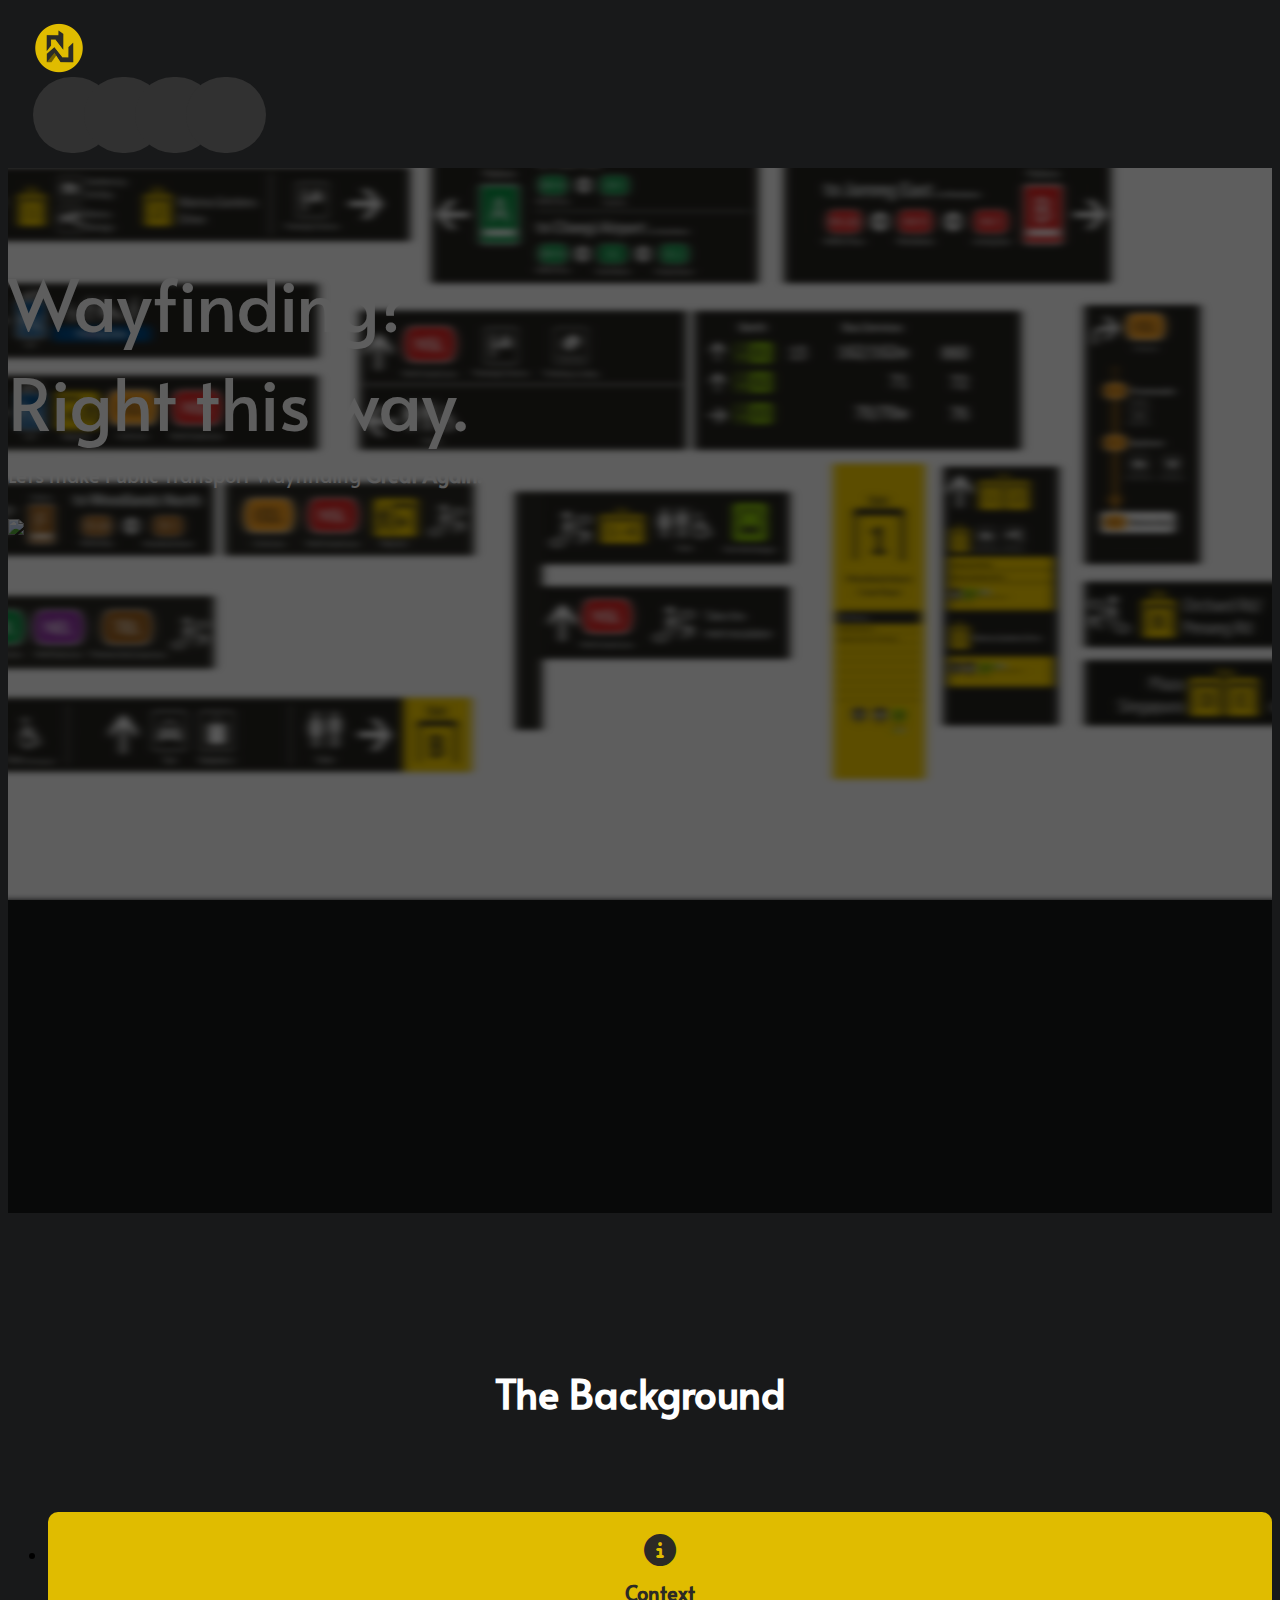
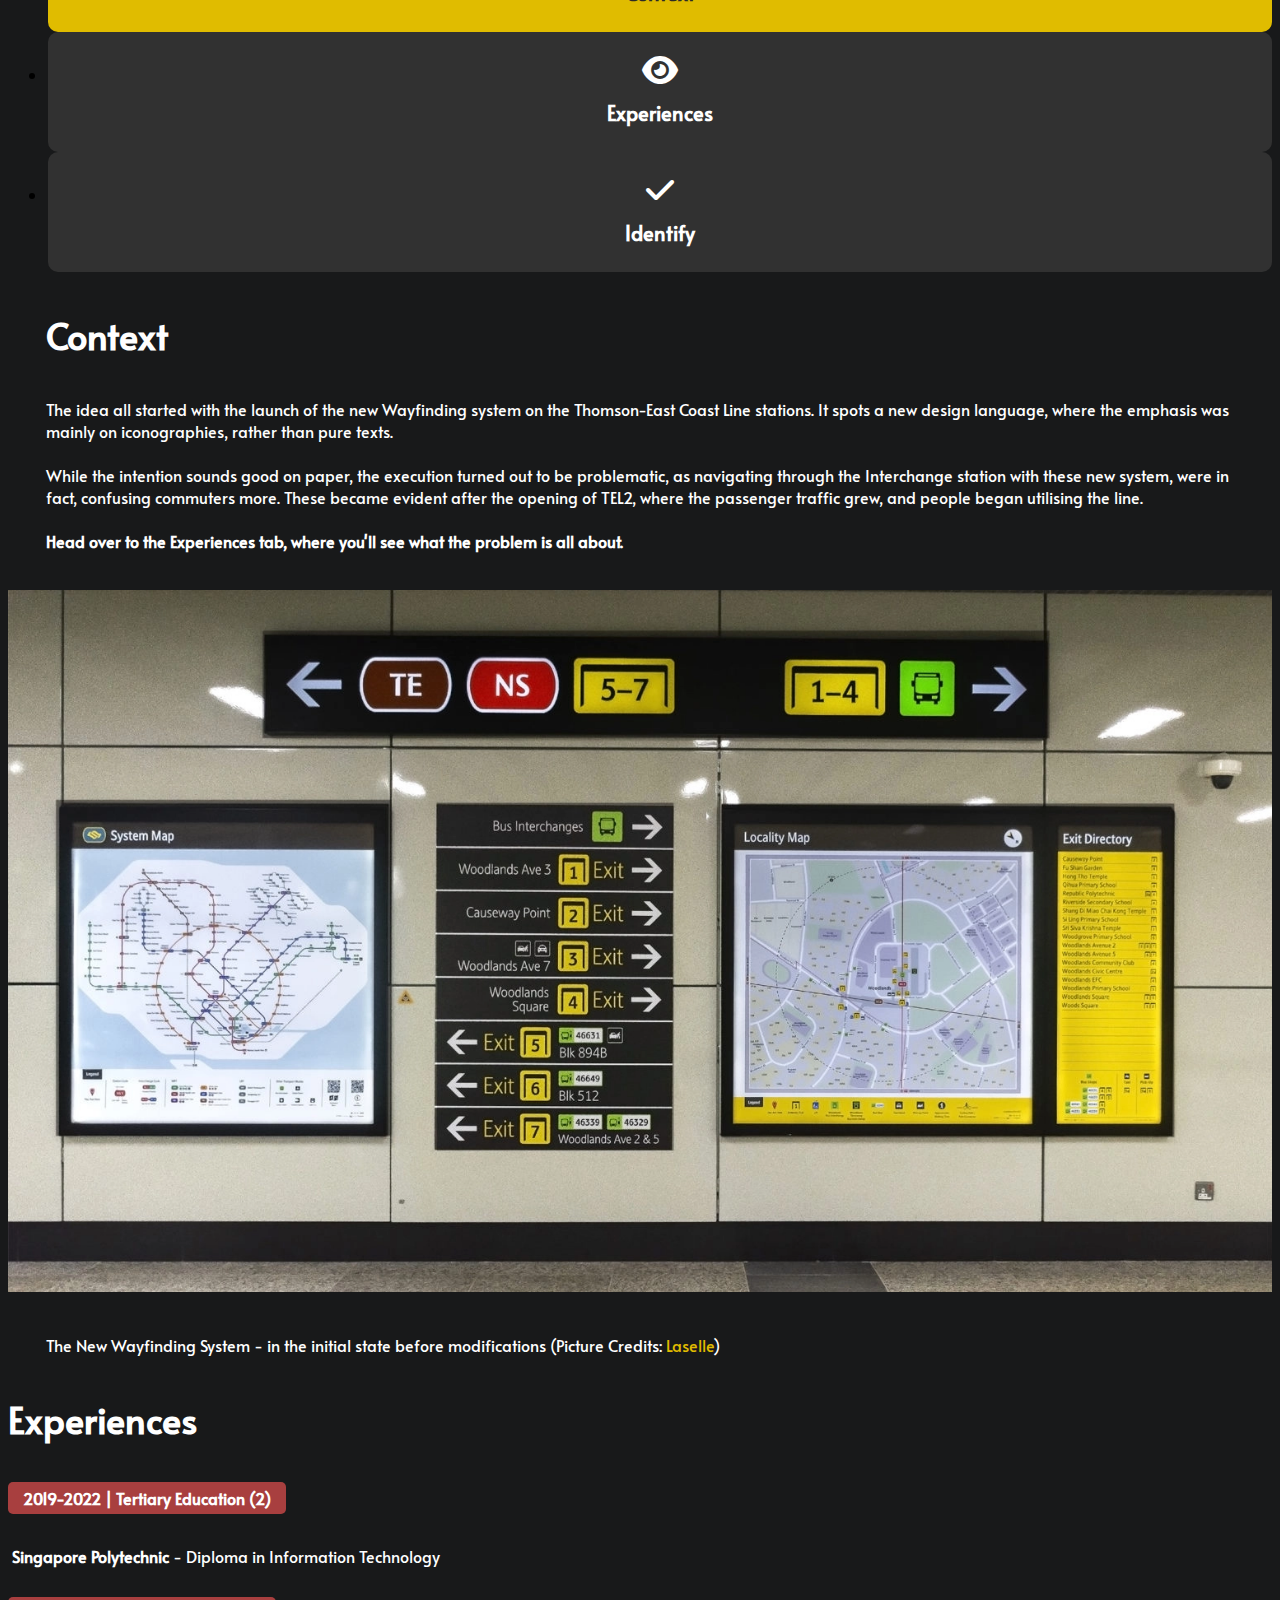
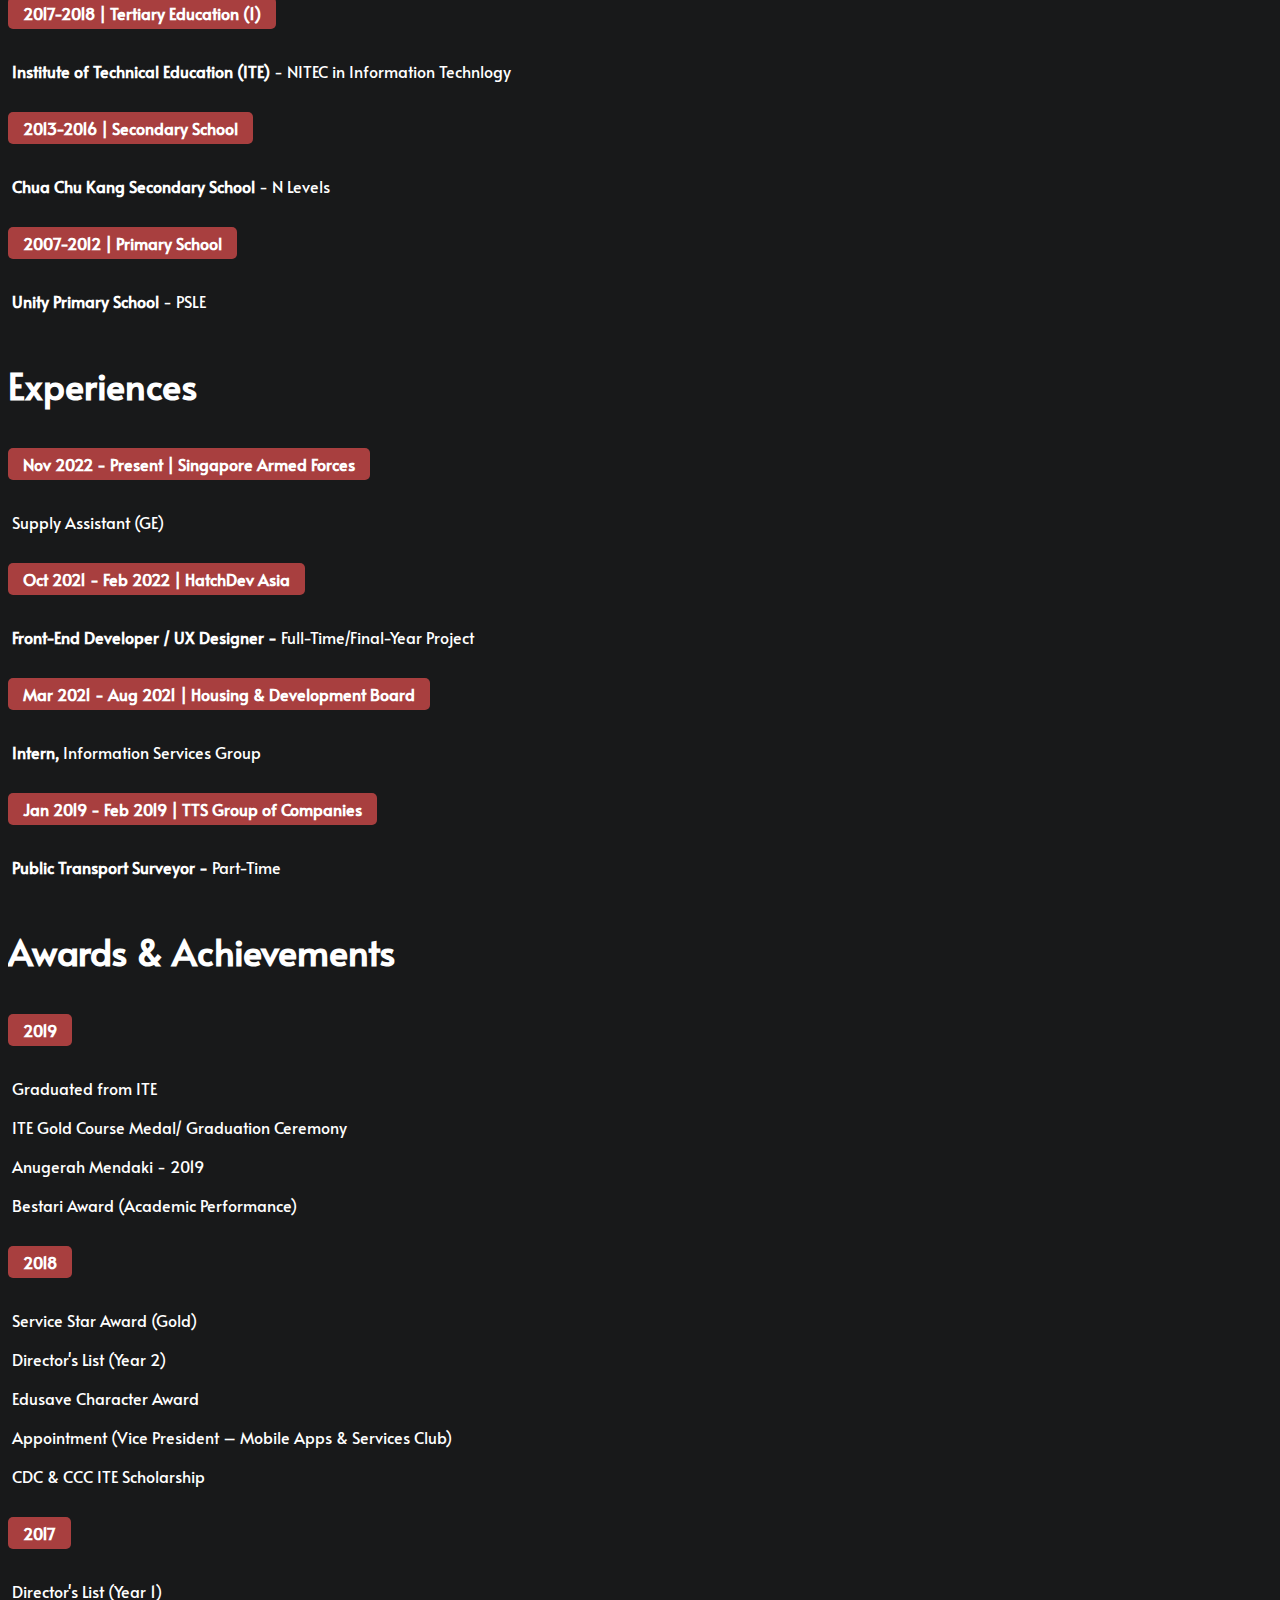
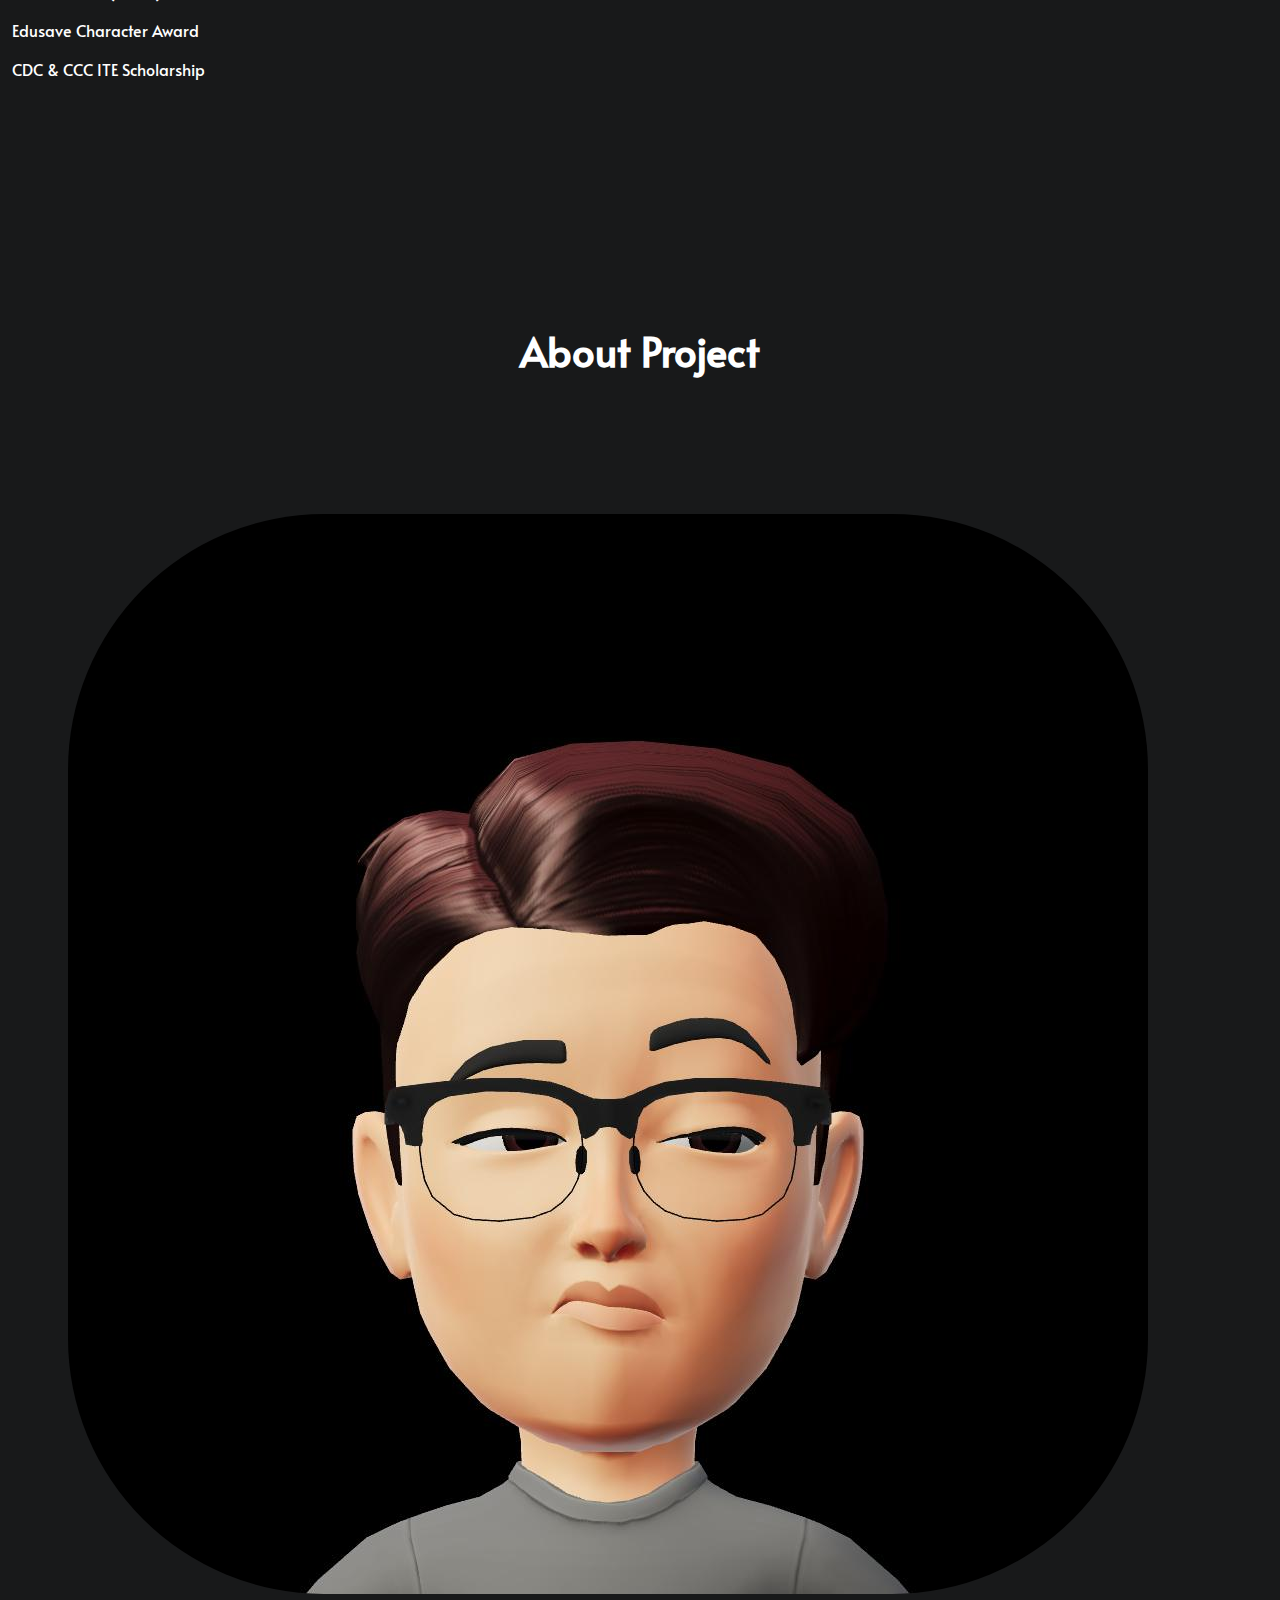
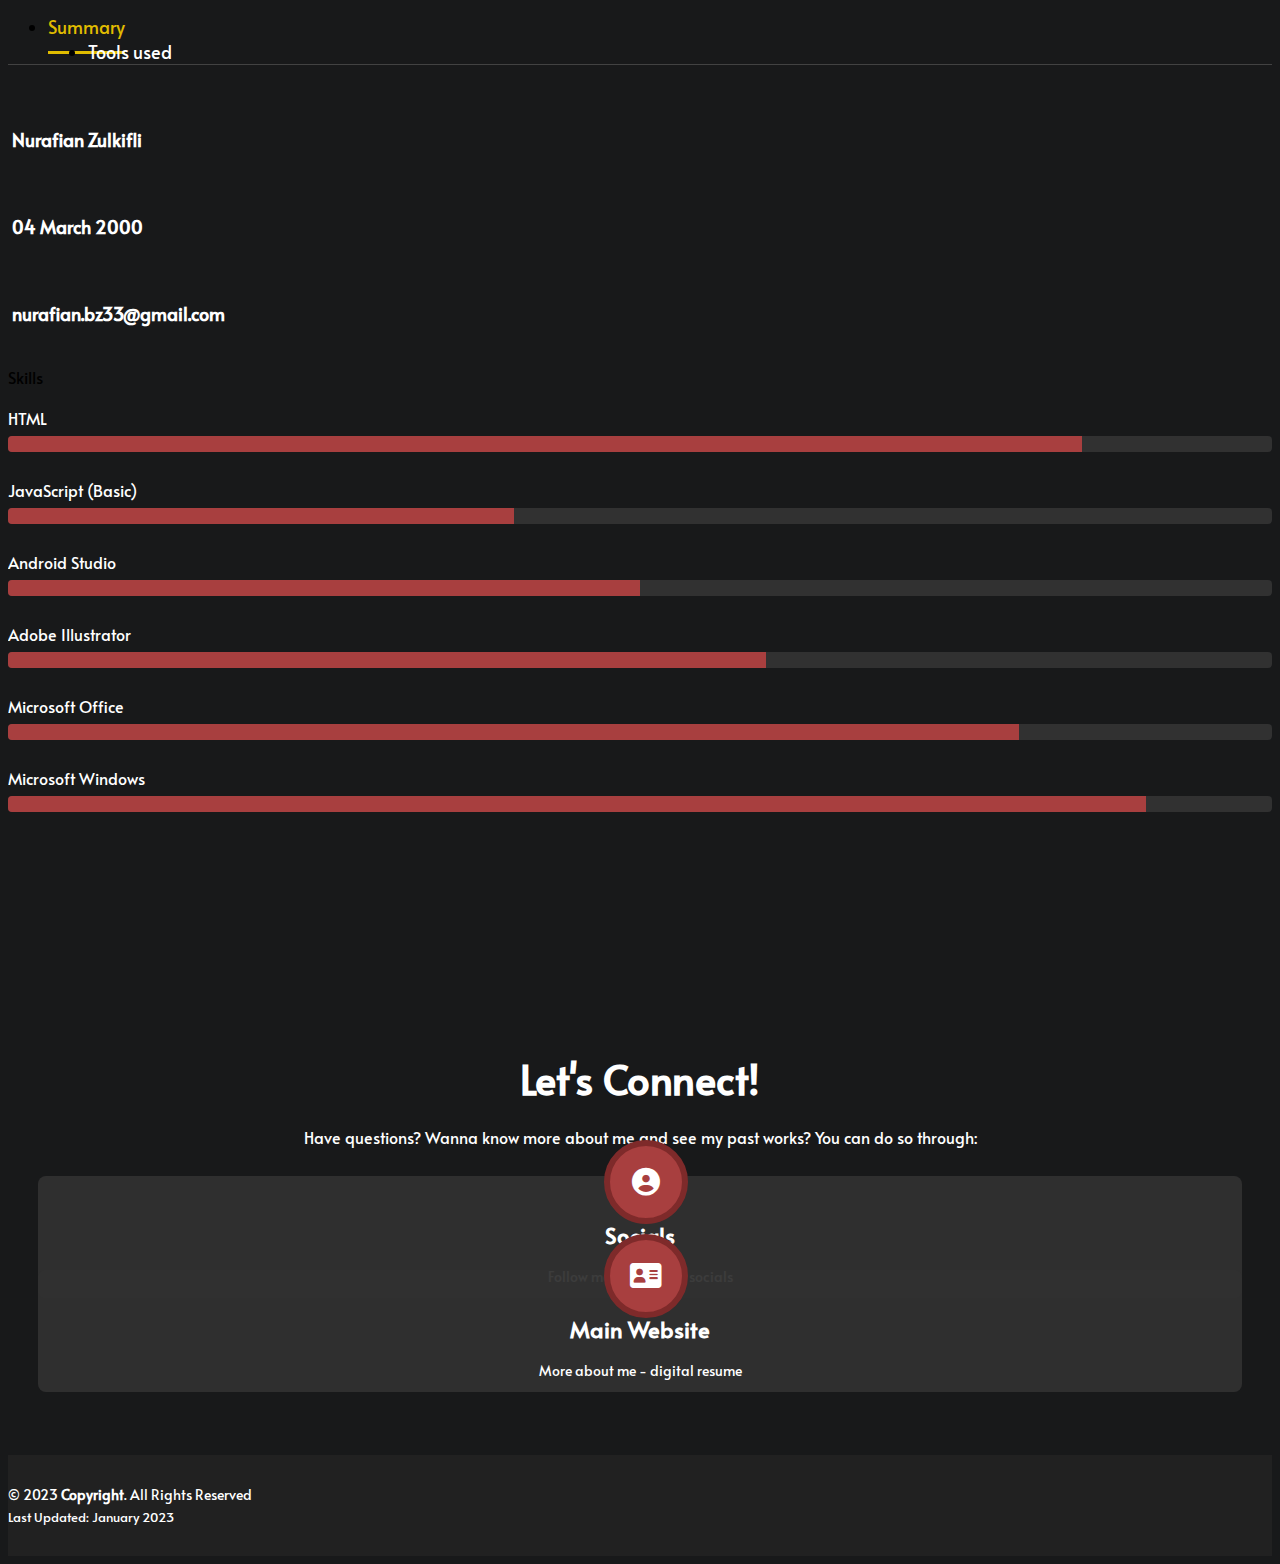
==== index copy.html @ d4ee1c2b "2023-01 Updates to signages-nrfz Insider Preview" ====
<!DOCTYPE html>
<html lang="en">

<head>
  <meta charset="utf-8">
  <meta content="width=device-width, initial-scale=1.0" name="viewport">

  <title>Signages | NRFZ</title>
  <meta content="" name="description">
  <meta content="" name="keywords">

  <!-- Favicons -->
  <link href="assets/img/favicon.png" rel="icon">
  <link href="assets/img/apple-touch-icon.png" rel="apple-touch-icon">

  <!-- Google Fonts -->
  <link rel="preconnect" href="https://fonts.googleapis.com">
  <link rel="preconnect" href="https://fonts.gstatic.com" crossorigin>
  <link rel="preconnect" href="https://fonts.googleapis.com">
  <link rel="preconnect" href="https://fonts.gstatic.com" crossorigin>
  <link href="https://fonts.googleapis.com/css2?family=Alata&display=swap" rel="stylesheet">
  <link href="https://cdnjs.cloudflare.com/ajax/libs/font-awesome/6.1.1/css/all.min.css" rel="stylesheet">


  <!-- Vendor CSS Files -->
  <link href="assets/vendor/bootstrap/css/bootstrap.min.css" rel="stylesheet">
  <link href="assets/vendor/bootstrap-icons/bootstrap-icons.css" rel="stylesheet">
  <link href="assets/vendor/aos/aos.css" rel="stylesheet">
  <link href="assets/vendor/boxicons/css/boxicons.min.css" rel="stylesheet">
  <link href="assets/vendor/glightbox/css/glightbox.min.css" rel="stylesheet">
  <link href="assets/vendor/swiper/swiper-bundle.min.css" rel="stylesheet">

  <!-- Variables CSS Files. Uncomment your preferred color scheme -->
  <link href="assets/css/variables.css" rel="stylesheet">

  <!-- Template Main CSS File -->
  <link href="assets/css/main.css" rel="stylesheet">

</head>

<body>

  <!-- ======= Header ======= -->
  <header id="header" class="header fixed-top" data-scrollto-offset="0">
    <div class="container-fluid d-flex align-items-center justify-content-between">

      <a href="/" class="logo d-flex align-items-center scrollto me-auto me-lg-0">
        <img src="assets/img/logo.png" alt="">
      </a>

      <nav id="navbar" class="navbar">
        <ul>
          <li><a href="#hero-animated" class="nav-link scrollto"><i class="bx bx-home"></i> <span>Home</span></a></li>
          <li><a href="#portfolio" class="nav-link scrollto"><i class="bx bx-book-content"></i> <span>The
                Problem</span></a></li>
          <li><a href="#about" class="nav-link scrollto"><i class="bx bx-user"></i> <span>About Me</span></a></li>
          <li><a href="#connect" class="nav-link scrollto"><i class="bx bxs-group"></i> <span>Connect</span></a></li>
        </ul>
        </li>
        </ul>
        <i class="bi bi-list mobile-nav-toggle d-none"></i>
      </nav><!-- .navbar -->

    </div>
  </header><!-- End Header -->

  <!-- ======= Hero Section ======= -->
  <section id="hero-animated" class="hero-animated d-flex align-items-center">
    <div class="overlay-hero"></div>
    <div class="container d-flex flex-column justify-content-center align-items-center text-center position-relative"
      data-aos="zoom-out">
      <h2 class="hero-hello">Wayfinding? <br> Right this way.</h2>
      <p class="hero-intro">Let's make Public Transport Wayfinding <span class="hero-span">Great Again!</span></p>
      <div class="d-flex justify-content-center">
        <a class="scrollto" href="../#timelines"><img src="assets/img/chevron-nws.svg" class="img-fluid animated"></a>
      </div>
    </div>
  </section>

  <main id="main">


    <!-- ======= Timelines Section ======= -->
    <section id="timelines" class="timelines">
      <div class="container" data-aos="fade-up">
        <div class="section-header">
          <h2>The Background</h2>
          <!-- <p>Took a longer path to get to where I am today. Here's a look at my education, experiences and achievement
            timelines over the years.
          </p> -->
        </div>

        <ul class="nav nav-tabs row gy-4 d-flex">

          <li class="nav-item col">
            <a class="nav-link active show" data-bs-toggle="tab" data-bs-target="#tab-1">
              <i class="fas fa-info-circle no-hover"></i>
              <h4 class="no-hover">Context</h4>
            </a>
          </li><!-- End Tab 1 Nav -->

          <li class="nav-item col">
            <a class="nav-link" data-bs-toggle="tab" data-bs-target="#tab-2">
              <i class="fa-solid fa-eye no-hover"></i>
              <h4 class="no-hover">Experiences</h4>
            </a>
          </li><!-- End Tab 2 Nav -->

          <li class="nav-item col">
            <a class="nav-link" data-bs-toggle="tab" data-bs-target="#tab-3">
              <i class="fa-solid fa-check no-hover"></i>
              <h4 class="no-hover">Identify</h4>
            </a>
          </li><!-- End Tab 3 Nav -->

        </ul>

        <div class="tab-content">

          <div class="tab-pane active show" id="tab-1">
            <div class="row gy-4">
              <div class="col-lg-8 order-2 order-lg-1" data-aos="fade-up" data-aos-delay="100">
                <h3 class="summary-tit">Context</h3>
                <p class="summary">
                  The idea all started with the launch of the new Wayfinding system on the Thomson-East Coast Line
                  stations. It spots a new design language, where the emphasis was mainly on iconographies, rather than
                  pure texts.<br><br>

                  While the intention sounds good on paper, the execution turned out to be problematic, as navigating
                  through the Interchange station with these new system, were in fact, confusing commuters more. These
                  became evident after the opening of TEL2, where the passenger traffic grew, and people began utilising
                  the line.<br><br><b>Head over to the Experiences tab, where you'll see what the problem is all about.</b>
                </p>
              </div>
              <div class="col-lg-4 order-1 order-lg-2 text-center" data-aos="fade-up" data-aos-delay="200">
                <img src="assets/img/nws.jpg" alt="" class="img-fluid">
                <p class="contextImg-caption">The New Wayfinding System - in the initial state before modifications (Picture Credits: <a
                    href="https://www.lasalle.edu.sg/features/conversation-samuel-lim-redesigning-singapores-subway-signage">Laselle</a>)
                </p>
              </div>
            </div>
          </div><!-- End Tab Content 1 -->

          <div class="tab-pane" id="tab-2">
            <div class="row gy-4">
              <div class="col-lg-8 order-2 order-lg-1">
                <h3>Experiences</h3>
                <p class="timeline-year">2019-2022 | Tertiary Education (2)</p>
                <ul>
                  <li><i class="bi-arrow-right-circle-fill"></i> <b>Singapore Polytechnic</b> - Diploma in Information
                    Technology</li>
                </ul>

                <p class="timeline-year">2017-2018 | Tertiary Education (1)</p>
                <ul>
                  <li><i class="bi-arrow-right-circle-fill"></i><b>Institute of Technical Education (ITE)</b> - NITEC in
                    Information Technlogy</li>
                </ul>

                <p class="timeline-year">2013-2016 | Secondary School</p>
                <ul>
                  <li><i class="bi-arrow-right-circle-fill"></i><b>Chua Chu Kang Secondary School</b> - N Levels</li>
                </ul>

                <p class="timeline-year">2007-2012 | Primary School</p>
                <ul>
                  <li><i class="bi-arrow-right-circle-fill"></i><b>Unity Primary School</b> - PSLE</li>
                </ul>
              </div>
            </div>
          </div><!-- End Tab Content 2 -->

          <div class="tab-pane" id="tab-3">
            <div class="row gy-4">
              <div class="col-lg-8 order-2 order-lg-1">
                <h3>Experiences</h3>

                <p class="timeline-year">Nov 2022 - Present | Singapore Armed Forces</p>
                <ul>
                  <li><i class="bi-arrow-right-circle-fill"></i>Supply Assistant (GE)</li>
                </ul>

                <p class="timeline-year">Oct 2021 - Feb 2022 | HatchDev Asia</p>
                <ul>
                  <li><i class="bi-arrow-right-circle-fill"></i> <b>Front-End Developer / UX Designer - </b>
                    Full-Time/Final-Year Project</li>
                </ul>

                <p class="timeline-year">Mar 2021 - Aug 2021 | Housing & Development Board</p>
                <ul>
                  <li><i class="bi-arrow-right-circle-fill"></i> <b>Intern,</b> Information Services Group</li>
                </ul>

                <p class="timeline-year">Jan 2019 - Feb 2019 | TTS Group of Companies</p>
                <ul>
                  <li><i class="bi-arrow-right-circle-fill"></i> <b>Public Transport Surveyor - </b> Part-Time</li>
                </ul>
              </div>

            </div>
          </div><!-- End Tab Content 3 -->

          <div class="tab-pane" id="tab-4">
            <div class="row gy-4">
              <div class="col-lg-8 order-2 order-lg-1">
                <h3>Awards & Achievements</h3>
                <p class="timeline-year">2019</p>
                <ul>
                  <li><i class="bi-arrow-right-circle-fill"></i> Graduated from ITE</li>
                  <li><i class="bi-arrow-right-circle-fill"></i> ITE Gold Course Medal/ Graduation Ceremony</li>
                  <li><i class="bi-arrow-right-circle-fill"></i> Anugerah Mendaki - 2019</li>
                  <li><i class="bi-arrow-right-circle-fill"></i> Bestari Award (Academic Performance)</li>
                </ul>

                <p class="timeline-year">2018</p>
                <ul>
                  <li><i class="bi-arrow-right-circle-fill"></i> Service Star Award (Gold)</li>
                  <li><i class="bi-arrow-right-circle-fill"></i> Director's List (Year 2)</li>
                  <li><i class="bi-arrow-right-circle-fill"></i> Edusave Character Award</li>
                  <li><i class="bi-arrow-right-circle-fill"></i> Appointment (Vice President – Mobile Apps & Services
                    Club)
                  </li>
                  <li><i class="bi-arrow-right-circle-fill"></i> CDC & CCC ITE Scholarship</li>
                </ul>

                <p class="timeline-year">2017</p>
                <ul>
                  <li><i class="bi-arrow-right-circle-fill"></i> Director's List (Year 1)</li>
                  <li><i class="bi-arrow-right-circle-fill"></i> Edusave Character Award</li>
                  <li><i class="bi-arrow-right-circle-fill"></i> CDC & CCC ITE Scholarship</li>
                </ul>
              </div>

            </div>
          </div><!-- End Tab Content 4 -->

        </div>

      </div>
    </section>



    <!-- ======= About Section ======= -->
    <section id="about" class="about">
      <div class="container" data-aos="fade-up">

        <div class="section-header">
          <h2>About Project</h2>
        </div>

        <div class="row g-4 g-lg-5" data-aos="fade-up" data-aos-delay="200">

          <div class="col-lg-5">
            <div class="about-img">
              <img src="assets/img/about.jpg" class="img-fluid-profile" alt="">
            </div>
          </div>

          <div class="col-lg-7">
            <!-- Tabs -->
            <ul class="nav nav-pills mb-3">
              <li><a class="nav-link active" data-bs-toggle="pill" href="#tab1">Summary</a></li>
              <li><a class="nav-link" data-bs-toggle="pill" href="#tab2">Tools used</a></li>
            </ul><!-- End Tabs -->

            <!-- Tab Content -->
            <div class="tab-content">

              <div class="tab-pane fade show active" id="tab1">

                <div class="d-flex align-items-center mt-4">
                  <i class="bi bi-person-circle"></i>
                  <h4>&nbsp;Nurafian Zulkifli</h4>
                </div>

                <div class="d-flex align-items-center mt-4">
                  <i class="bi bi-calendar3"></i>
                  <h4>&nbsp;04 March 2000</h4>
                </div>

                <div class="d-flex align-items-center mt-4">
                  <i class="bi bi-envelope-open"></i>
                  <h4>&nbsp;nurafian.bz33@gmail.com</h4>
                </div>
              </div><!-- End Tab 1 Content -->

              <div class="tab-pane fade show" id="tab2">

                <div class="skill-mf">
                  <p class="title-s">Skills</p>
                  <span class="about-skill">HTML</span> <span class="pull-right"></span>
                  <div class="progress">
                    <div class="progress-bar" role="progressbar" style="width: 85%;" aria-valuenow="85"
                      aria-valuemin="0" aria-valuemax="100"></div>
                  </div>
                  <span class="about-skill">JavaScript (Basic)</span> <span class="pull-right"></span>
                  <div class="progress">
                    <div class="progress-bar" role="progressbar" style="width: 40%" aria-valuenow="75" aria-valuemin="0"
                      aria-valuemax="100"></div>
                  </div>
                  <span class="about-skill">Android Studio</span> <span class="pull-right"></span>
                  <div class="progress">
                    <div class="progress-bar" role="progressbar" style="width: 50%" aria-valuenow="50" aria-valuemin="0"
                      aria-valuemax="100"></div>
                  </div>
                  <span class="about-skill">Adobe Illustrator</span> <span class="pull-right"></span>
                  <div class="progress">
                    <div class="progress-bar" role="progressbar" style="width: 60%" aria-valuenow="90" aria-valuemin="0"
                      aria-valuemax="100"></div>
                  </div>
                  <span class="about-skill">Microsoft Office</span> <span class="pull-right"></span>
                  <div class="progress">
                    <div class="progress-bar" role="progressbar" style="width: 80%" aria-valuenow="90" aria-valuemin="0"
                      aria-valuemax="100"></div>
                  </div>
                  <span class="about-skill">Microsoft Windows</span> <span class="pull-right"></span>
                  <div class="progress">
                    <div class="progress-bar" role="progressbar" style="width: 90%" aria-valuenow="90" aria-valuemin="0"
                      aria-valuemax="100"></div>
                  </div>
                </div>

              </div><!-- End Tab 2 Content -->
            </div>

          </div>

        </div>

      </div>
    </section>

    <!-- ======= Connect Section ======= -->
    <section id="connect" class="connect">
      <div class="container" data-aos="fade-up">

        <div class="section-header">
          <h2>Let's Connect!</h2>
          <p>Have questions? Wanna know more about me and see my past works? You can do so through:</p>
        </div>

        <div class="row gy-5">

          <div class="col-xl-4 col-md-6" data-aos="zoom-in" data-aos-delay="300">
            <div class="service-item">
              <div class="img">
                <img src="assets/img/social.png" class="img-fluid" alt="">
              </div>
              <div class="details position-relative">
                <div class="icon">
                  <i class="fa-solid fa-circle-user"></i>
                </div>
                <!-- <a href="https://linktr.ee/Nrfz" class="stretched-link"> -->
                <a href="/connect.html" class="stretched-link"></a>
                <h3>Socials</h3>
                </a>
                <p>Follow me through my socials</p>
              </div>
            </div>
          </div><!-- End Service Item -->

          <div class="col-xl-4 col-md-6" data-aos="zoom-in" data-aos-delay="400">
            <div class="service-item">
              <div class="img">
                <img src="assets/img/work.png" class="img-fluid" alt="">
              </div>
              <div class="details position-relative">
                <div class="icon">
                  <i class="fa-solid fa-address-card"></i>
                </div>
                <a href="https://nurafianzulkifli.com/" class="stretched-link">
                  <h3>Main Website</h3>
                </a>
                <p>More about me - digital resume
                </p>
              </div>
            </div>
          </div><!-- End Service Item -->
        </div>
      </div>
    </section>

  </main>

  <!-- ======= Footer ======= -->
  <footer id="footer" class="footer">

    <div class="footer-legal text-center">
      <div
        class="container d-flex flex-column flex-lg-row justify-content-center justify-content-lg-between align-items-center">

        <div class="d-flex flex-column align-items-center align-items-lg-start">
          <div class="copyright">
            &copy; 2023 <strong><span>Copyright</span></strong>. All Rights Reserved
          </div>
          <div class="credits">
            Last Updated: January 2023</a>
          </div>
        </div>
      </div>
    </div>

  </footer><!-- End Footer -->

  <!-- ======= Back to Top ======= -->
  <a href="#" class="scroll-top d-flex align-items-center justify-content-center"><i
      class="bi bi-arrow-up-short"></i></a>


  <!-- Vendor JS Files -->
  <script src="assets/vendor/bootstrap/js/bootstrap.bundle.min.js"></script>
  <script src="assets/vendor/aos/aos.js"></script>
  <script src="assets/vendor/glightbox/js/glightbox.min.js"></script>
  <script src="assets/vendor/isotope-layout/isotope.pkgd.min.js"></script>
  <script src="assets/vendor/swiper/swiper-bundle.min.js"></script>
  <script src="assets/vendor/php-email-form/validate.js"></script>

  <!-- Template Main JS File -->
  <script src="assets/js/main.js"></script>

</body>

</html>
---- assets/css/main.css ----
/*--------------------------------------------------------------
# General
--------------------------------------------------------------*/

:root {
  scroll-behavior: smooth;
}

a {
  color: #e0bc00;
  text-decoration: none;
}

a:hover {
  color: #a35d5d;
  text-decoration: none;
}

h1,
h2,
h3,
h4,
h5,
h6 {
  font-family: var(--font-primary);
}

body {
  background-color: #18191a;
  font-family: 'Alata', sans-serif;
}


/*--------------------------------------------------------------
# Sections & Section Header
--------------------------------------------------------------*/
section {
  padding: 63px 0;
  overflow: hidden;
}

.section-header {
  text-align: center;
  padding-bottom: 56px;
  padding-top: 56px;
}

.section-header h2 {
  font-size: 40px;
  font-weight: bold;
  margin-bottom: 20px;
  color: #fff;
  cursor: default;
}

.section-header p {
  margin: 0 auto;
  color: #fff;
}

@media (min-width: 1280px) {
  .section-header p {
    max-width: 80%;
    cursor: default;
    color: #fff;
  }

}

@media (max-width: 992px) {
  .header {
    padding-left: 0px !important;
  }
}


/*--------------------------------------------------------------
# Breadcrumbs
--------------------------------------------------------------*/
.breadcrumbs {
  padding: 15px 0;
  background: rgba(var(--color-secondary-rgb), 0.05);
  min-height: 40px;
  margin-top: 76px;
}

.breadcrumbs h2 {
  font-size: 30px;
  font-weight: 300;
  margin: 0;
  color: #fff;
}

.breadcrumbs ol {
  display: flex;
  flex-wrap: wrap;
  list-style: none;
  padding: 0;
  margin: 0;
  font-size: 14px;
}

.breadcrumbs ol li+li {
  padding-left: 10px;
  color: #fff;
}

.breadcrumbs ol li+li::before {
  display: inline-block;
  padding-right: 10px;
  color: #fff;
  content: "/";
}

@media (max-width: 992px) {
  .breadcrumbs .d-flex {
    display: block !important;
  }

  .breadcrumbs h2 {
    margin-bottom: 10px;
    font-size: 24px;
  }

  .breadcrumbs ol {
    display: block;
  }

  .breadcrumbs ol li {
    display: inline-block;
  }
}


/*--------------------------------------------------------------
# Scroll top button
--------------------------------------------------------------*/
.scroll-top {
  position: fixed;
  visibility: hidden;
  opacity: 0;
  right: 15px;
  bottom: 15px;
  z-index: 995;
  background: #e0bc00;
  width: 40px;
  height: 40px;
  border-radius: 50px;
  transition: all .7s ease;
}

.scroll-top i {
  font-size: 24px;
  color: #2c2a25;
  line-height: 0;
}

.scroll-top:hover {
  background-color: #3d1f1f;
  color: #fff;
  transform: scale(1.05);
  animation: pulse 500ms;
}

.scroll-top.active {
  visibility: visible;
  opacity: 1;
}

@keyframes pulse {
  from {
    box-shadow: #fff 0 0 0;
  }

  to {
    box-shadow: #ff69b400 0 0 0 12px;
  }
}


/*--------------------------------------------------------------
# Disable aos animation delay on mobile devices
--------------------------------------------------------------*/
@media screen and (max-width: 768px) {
  [data-aos-delay] {
    transition-delay: 0 !important;
  }
}


/*--------------------------------------------------------------
# Header
--------------------------------------------------------------*/
.header {
  padding: 15px 0;
  padding-left: 25px;
  padding-right: 25px;
  transition: all 0.5s;
  z-index: 997;
}

.header.sticked {
  background: #121212e1;
  box-shadow: 0px 2px 20px rgba(var(--color-secondary-rgb), 0.1);
}

.header .logo img {
  max-height: 50px;
  margin-right: 6px;
}

.header .logo h1 {
  font-size: 32px;
  font-weight: 300;
  color: var(--color-secondary);
  font-family: var(--font-secondary);
}

.header .logo h1 span {
  color: var(--color-primary);
  font-weight: 500;
}

.header .btn-getstarted,
.header .btn-getstarted:focus {
  font-size: 16px;
  color: #fff;
  background: var(--color-primary);
  padding: 8px 23px;
  border-radius: 4px;
  transition: 0.3s;
  font-family: var(--font-secondary);
}

.header .btn-getstarted:hover,
.header .btn-getstarted:focus:hover {
  color: #fff;
  background: rgba(var(--color-primary-rgb), 0.85);
}

@media (max-width: 1279px) {

  .header .btn-getstarted,
  .header .btn-getstarted:focus {
    margin-right: 50px;
  }
}


/*--------------------------------------------------------------
# Desktop Navigation 
--------------------------------------------------------------*/
@media (min-width: 1280px) {
  .navbar {
    padding: 0;
    position: relative;
  }

  .navbar ul {
    margin: 0;
    padding: 0;
    display: flex;
    list-style: none;
    align-items: center;
  }

  .navbar li {
    position: relative;
  }

  .navbar>ul>li {
    white-space: nowrap;
    padding-right: 11px;
  }

  .navbar a,
  .navbar a:focus {
    display: flex;
    align-items: center;
    justify-content: space-between;
    padding: 14px 20px;
    font-family: var(--font-secondary);
    font-size: 16px;
    font-weight: 400;
    color: #fff;
    white-space: nowrap;
    transition: 0.3s;
    position: relative;
  }

  .navbar a:hover,
  .navbar .active,
  .navbar .active:focus,
  .navbar li:hover>a {
    color: #2c2a25;
    background: #e0bc00;
  }


  .navbar a,
  .navbar a:focus {
    display: flex;
    align-items: center;
    color: #fff;
    padding: 10px 20px;
    transition: 0.3s;
    font-size: 15px;
    border-radius: 50px;
    background: #313131;
    height: 56px;
    width: 100%;
    overflow: hidden;
    transition: all 0.3s ease-in-out 0s;
  }

  .navbar a span, .navbar a:focus span {
    display: none;
    color: #2c2a25;
    padding: 0 5px 0 7px;
  }


  .navbar a i,
  .navbar a:focus i {
    font-size: 20px;
    line-height: 0;
  }

  .navbar a:hover,
  .navbar li:hover>a {
    width: 100%;
    transform: scale(1.0);
  }

  .navbar a:hover span,
  .navbar li:hover>a span {
    display: block;
  }

  .navbar a:hover:before,
  .navbar li:hover>a:before,
  .navbar .active:before {
    visibility: visible;
    transform: scaleX(0.7);
  }

  .navbar a:hover,
  .navbar .active,
  .navbar .active:focus,
  .navbar li:hover>a {
    color: #2c2a25;
  }

  .navbar .dropdown a:hover:before,
  .navbar .dropdown:hover>a:before,
  .navbar .dropdown .active:before {
    visibility: hidden;
  }

  .navbar .dropdown a:hover,
  .navbar .dropdown .active,
  .navbar .dropdown .active:focus,
  .navbar .dropdown:hover>a {
    color: #fff;
  }

  .navbar .dropdown ul {
    display: block;
    position: absolute;
    left: 0;
    top: 100%;
    margin: 0;
    padding: 0 0 10px 0;
    z-index: 99;
    opacity: 0;
    visibility: hidden;
    background: #313131;
    transition: 0.3s;
  }

  .navbar .dropdown ul li {
    min-width: 200px;
  }

  .navbar .dropdown ul a {
    padding: 10px 20px;
    font-size: 15px;
    text-transform: none;
    font-weight: 400;
    color: rgba(var(--color-white-rgb), 0.5);
  }

  .navbar .dropdown ul a i {
    font-size: 12px;
  }

  .navbar .dropdown ul a:hover,
  .navbar .dropdown ul .active,
  .navbar .dropdown ul .active:hover,
  .navbar .dropdown ul li:hover>a {
    color: #fff;
    background: #a83f3f;
  }

  .navbar .dropdown:hover>ul {
    opacity: 1;
    visibility: visible;
  }

  .navbar .megamenu {
    position: static;
  }

  .navbar .megamenu ul {
    right: 0;
    padding: 10px;
    display: flex;
  }

  .navbar .megamenu ul li {
    flex: 1;
  }

  .navbar .megamenu ul li a,
  .navbar .megamenu ul li:hover>a {
    color: rgba(var(--color-white-rgb), 0.5);
    background: none;
  }

  .navbar .megamenu ul li a:hover,
  .navbar .megamenu ul li .active,
  .navbar .megamenu ul li .active:hover {
    color: #fff;
    background: var(--color-primary);
  }

  .navbar .dropdown .dropdown ul {
    top: 0;
    left: calc(100% - 30px);
    visibility: hidden;
  }

  .navbar .dropdown .dropdown:hover>ul {
    opacity: 1;
    top: 0;
    left: 100%;
    visibility: visible;
  }

  .fa-arrow-left {
    font-size: 25px;
    padding-right: 4px;
  }
}

@media (min-width: 1280px) and (max-width: 1366px) {
  .navbar .dropdown .dropdown ul {
    left: -90%;
  }

  .navbar .dropdown .dropdown:hover>ul {
    left: -100%;
  }
}


/*--------------------------------------------------------------
# Mobile Navigation
--------------------------------------------------------------*/
@media (max-width: 1279px) {
  .navbar {
    position: fixed;
    top: 0;
    left: -100%;
    width: calc(100% - 70px);
    bottom: 0;
    transition: 0.3s;
    z-index: 9997;
  }

  .navbar ul {
    position: absolute;
    inset: 0;
    padding: 10px 0;
    margin: 0;
    background: #202020e7;
    overflow-y: auto;
    transition: 0.3s;
    z-index: 9998;
  }

  .navbar a,
  .navbar a:focus {
    display: flex;
    align-items: center;
    padding: 12px 20px;
    font-size: 16px;
    font-weight: 500;
    color: #fff;
    white-space: nowrap;
    transition: 0.3s;
  }

  .navbar a i,
  .navbar a:focus i {
    font-size: 22px;
    line-height: 0;
    margin-left: 5px;
    margin-right: 7px;
  }

  .navbar a:hover,
  .navbar .active,
  .navbar .active:focus,
  .navbar li:hover>a {
    color: #fff;
  }

  .navbar .dropdown ul,
  .navbar .dropdown .dropdown ul {
    position: static;
    display: none;
    padding: 10px 0;
    margin: 10px 20px;
    transition: all 0.5s ease-in-out;
    border: 1px solid rgba(var(--color-secondary-light-rgb), 0.3);
  }

  .navbar .dropdown>.dropdown-active,
  .navbar .dropdown .dropdown>.dropdown-active {
    display: block;
  }

  .mobile-nav-toggle {
    display: block !important;
    color: #fff;
    font-size: 28px;
    cursor: pointer;
    line-height: 0;
    transition: 0.5s;
    position: fixed;
    top: 20px;
    z-index: 9999;
    right: 20px;
  }

  .mobile-nav-toggle.bi-x {
    color: #fff;
  }

  .mobile-nav-active {
    overflow: hidden;
    z-index: 9995;
    position: relative;
  }

  .mobile-nav-active .navbar {
    left: 0;
  }

  .mobile-nav-active .navbar:before {
    content: "";
    position: fixed;
    inset: 0;
    background: #313131de;
    z-index: 9996;
  }
}


/*--------------------------------------------------------------
# Index Page
--------------------------------------------------------------*/
/*--------------------------------------------------------------
# Animated Hero Section
--------------------------------------------------------------*/
.hero-animated {
  width: 100%;
  min-height: 100vh;
  background: url("../img/hero-bg.png") center center;
  background-size: cover;
  position: relative;
  padding: 85px 0 60px;
  background-attachment: fixed;
  background-position: center;
  background-repeat: no-repeat;
}

.hero-animated .overlay-hero {
  background-color: rgba(0, 0, 0, 0.7);
  position: absolute;
  top: 0;
  left: 0px;
  padding: 0;
  height: 100%;
  width: 100%;
  opacity: .9;
}

.hero-animated h2 {
  margin: 0 0 10px 0;
  font-size: 48px;
  font-weight: 300;
  color: var(--color-secondary);
  font-family: var(--font-secondary);
}

.hero-animated h2 span {
  color: var(--color-primary);
}

.hero-animated p {
  color: rgba(var(--color-secondary-rgb), 0.8);
  margin: 0 0 30px 0;
  font-size: 20px;
  font-weight: 400;
}

.hero-animated .animated {
  margin-bottom: 60px;
  animation: up-down 2s ease-in-out infinite alternate-reverse both;
}

.hero-animated .hero-hello {
  font-size: 4.5em;
  color: #fff;
  cursor: default;
}

.hero-animated .hero-intro {
  color: #fff;
  cursor: default;
}

.hero-animated .hero-span {
  color: #fff;
  font-weight: bolder;
}

@media (min-width: 992px) {
  .hero-animated .animated {
    max-width: 45%;
  }
}

@media (max-width: 991px) {
  .hero-animated .animated {
    max-width: 60%;
  }
}

@media (max-width: 575px) {
  .hero-animated .animated {
    max-width: 80%;
  }
}

.hero-animated .btn-get-started {
  font-size: 16px;
  font-weight: 400;
  display: inline-block;
  padding: 10px 28px;
  border-radius: 4px;
  transition: 0.5s;
  color: #fff;
  background: var(--color-primary);
  font-family: var(--font-secondary);
}

.hero-animated .btn-get-started:hover {
  background: rgba(var(--color-primary-rgb), 0.8);
}

.hero-animated .btn-watch-video {
  font-size: 16px;
  transition: 0.5s;
  margin-left: 25px;
  font-family: var(--font-secondary);
  color: var(--color-secondary);
  font-weight: 600;
}

.hero-animated .btn-watch-video i {
  color: var(--color-primary);
  font-size: 32px;
  transition: 0.3s;
  line-height: 0;
  margin-right: 8px;
}

.hero-animated .btn-watch-video:hover {
  color: var(--color-primary);
}

.hero-animated .btn-watch-video:hover i {
  color: rgba(var(--color-primary-rgb), 0.8);
}

@media (max-width: 640px) {
  .hero-animated h2 {
    font-size: 2.5em !important;
  }

  .hero-animated p {
    font-size: 18px;
    margin-bottom: 30px;
  }

  .hero-animated .btn-get-started,
  .hero-animated .btn-watch-video {
    font-size: 14px;
  }
}

@-webkit-keyframes up-down {
  0% {
    transform: translateY(10px);
  }

  100% {
    transform: translateY(-10px);
  }
}

@keyframes up-down {
  0% {
    transform: translateY(10px);
  }

  100% {
    transform: translateY(-10px);
  }
}


/*--------------------------------------------------------------
# Carousel Hero Section
--------------------------------------------------------------*/
.hero {
  width: 100%;
  min-height: 60vh;
  padding: 0;
  background: var(--color-black);
  background: url("../img/hero-bg.png") center center;
  background-size: cover;
  background-position: center;
  background-repeat: no-repeat;
  position: relative;
  display: flex;
  flex-direction: column;
  justify-content: center;
  padding: 140px 0 60px 0;
}

@media (max-width: 640px) {
  .hero .container {
    padding: 0 60px;
  }
}

.hero h2 {
  color: var(--color-secondary);
  margin-bottom: 25px;
  font-size: 48px;
  font-weight: 300;
  -webkit-animation: fadeInDown 1s both 0.2s;
  animation: fadeInDown 1s both 0.2s;
}

@media (max-width: 768px) {
  .hero h2 {
    font-size: 30px;
  }
}

.hero p {
  color: var(--color-secondary-light);
  -webkit-animation: fadeInDown 1s both 0.4s;
  animation: fadeInDown 1s both 0.4s;
  font-weight: 500;
  margin-bottom: 30px;
}

.hero .img {
  margin-bottom: 40px;
  -webkit-animation: fadeInDownLite 1s both;
  animation: fadeInDownLite 1s both;
}

.hero .btn-get-started {
  font-family: var(--font-secondary);
  font-weight: 400;
  font-size: 16px;
  letter-spacing: 1px;
  display: inline-block;
  padding: 8px 32px;
  border-radius: 5px;
  transition: 0.5s;
  -webkit-animation: fadeInUp 1s both 0.6s;
  animation: fadeInUp 1s both 0.6s;
  color: var(--color-primary);
  border: 2px solid var(--color-primary);
}

.hero .btn-get-started:hover {
  background: var(--color-primary);
  color: #fff;
}

.hero .carousel-control-prev {
  justify-content: start;
}

@media (min-width: 640px) {
  .hero .carousel-control-prev {
    padding-left: 15px;
  }
}

.hero .carousel-control-next {
  justify-content: end;
}

@media (min-width: 640px) {
  .hero .carousel-control-next {
    padding-right: 15px;
  }
}

.hero .carousel-control-next-icon,
.hero .carousel-control-prev-icon {
  background: none;
  font-size: 26px;
  line-height: 0;
  background: rgba(var(--color-secondary-rgb), 0.4);
  color: rgba(var(--color-white-rgb), 0.98);
  border-radius: 50px;
  width: 54px;
  height: 54px;
  display: flex;
  align-items: center;
  justify-content: center;
}

.hero .carousel-control-next-icon {
  padding-left: 3px;
}

.hero .carousel-control-prev-icon {
  padding-right: 3px;
}

.hero .carousel-control-prev,
.hero .carousel-control-next {
  transition: 0.3s;
}

.hero .carousel-control-prev:focus,
.hero .carousel-control-next:focus {
  opacity: 0.5;
}

.hero .carousel-control-prev:hover,
.hero .carousel-control-next:hover {
  opacity: 0.9;
}

.hero .carousel-indicators li {
  cursor: pointer;
  background: rgba(var(--color-secondary-rgb), 0.5);
  overflow: hidden;
  border: 0;
  width: 12px;
  height: 12px;
  border-radius: 50px;
  opacity: 0.6;
  transition: 0.3s;
}

.hero .carousel-indicators li.active {
  opacity: 1;
  background: var(--color-primary);
}

@-webkit-keyframes fadeIn {
  from {
    opacity: 0;
  }

  to {
    opacity: 1;
  }
}

@keyframes fadeIn {
  from {
    opacity: 0;
  }

  to {
    opacity: 1;
  }
}

@-webkit-keyframes fadeInUp {
  from {
    opacity: 0;
    transform: translate3d(0, 100%, 0);
  }

  to {
    opacity: 1;
    transform: translate3d(0, 0, 0);
  }
}

@keyframes fadeInUp {
  from {
    opacity: 0;
    transform: translate3d(0, 100%, 0);
  }

  to {
    opacity: 1;
    transform: translate3d(0, 0, 0);
  }
}

@-webkit-keyframes fadeInDown {
  from {
    opacity: 0;
    transform: translate3d(0, -100%, 0);
  }

  to {
    opacity: 1;
    transform: translate3d(0, 0, 0);
  }
}

@keyframes fadeInDown {
  from {
    opacity: 0;
    transform: translate3d(0, -100%, 0);
  }

  to {
    opacity: 1;
    transform: translate3d(0, 0, 0);
  }
}

@-webkit-keyframes fadeInDownLite {
  from {
    opacity: 0;
    transform: translate3d(0, -10%, 0);
  }

  to {
    opacity: 1;
    transform: translate3d(0, 0, 0);
  }
}

@keyframes fadeInDownLite {
  from {
    opacity: 0;
    transform: translate3d(0, -10%, 0);
  }

  to {
    opacity: 1;
    transform: translate3d(0, 0, 0);
  }
}

/*--------------------------------------------------------------
# Fullscreen Hero Section
--------------------------------------------------------------*/
.hero-fullscreen {
  width: 100%;
  min-height: 100vh;
  background: url("../img/hero-fullscreen-bg.jpg") center center;
  background-size: cover;
  position: relative;
  padding: 120px 0 60px;
}

.hero-fullscreen:before {
  content: "";
  background: rgba(var(--color-white-rgb), 0.85);
  position: absolute;
  inset: 0;
}

@media (min-width: 1365px) {
  .hero-fullscreen {
    background-attachment: fixed;
  }
}

.hero-fullscreen h2 {
  margin: 0 0 10px 0;
  font-size: 48px;
  font-weight: 300;
  color: var(--color-secondary);
  font-family: var(--font-secondary);
}

.hero-fullscreen h2 span {
  color: var(--color-primary);
}

.hero-fullscreen p {
  color: rgba(var(--color-secondary-rgb), 0.8);
  margin: 0 0 30px 0;
  font-size: 20px;
  font-weight: 400;
}

.hero-fullscreen .btn-get-started {
  font-size: 16px;
  font-weight: 400;
  display: inline-block;
  padding: 10px 28px;
  border-radius: 4px;
  transition: 0.5s;
  color: #fff;
  background: var(--color-primary);
  font-family: var(--font-secondary);
}

.hero-fullscreen .btn-get-started:hover {
  background: rgba(var(--color-primary-rgb), 0.8);
}

.hero-fullscreen .btn-watch-video {
  font-size: 16px;
  transition: 0.5s;
  margin-left: 25px;
  font-family: var(--font-secondary);
  color: var(--color-secondary);
  font-weight: 600;
}

.hero-fullscreen .btn-watch-video i {
  color: var(--color-primary);
  font-size: 32px;
  transition: 0.3s;
  line-height: 0;
  margin-right: 8px;
}

.hero-fullscreen .btn-watch-video:hover {
  color: var(--color-primary);
}

.hero-fullscreen .btn-watch-video:hover i {
  color: rgba(var(--color-primary-rgb), 0.8);
}

@media (max-width: 640px) {
  .hero-fullscreen h2 {
    font-size: 32px;
  }

  .hero-fullscreen p {
    font-size: 18px;
    margin-bottom: 30px;
  }

  .hero-fullscreen .btn-get-started,
  .hero-fullscreen .btn-watch-video {
    font-size: 14px;
  }
}


/*--------------------------------------------------------------
# About Section
--------------------------------------------------------------*/
.about .about-img {
  position: relative;
  margin: 60px 0 0 60px;
}

.about .about-img:before {
  position: absolute;
  inset: -60px 0 0 -60px;
  z-index: -1;
  content: "";
  background: url("../img/about-bg.png") top left;
  background-repeat: no-repeat;
}

@media (max-width: 575px) {
  .about .about-img {
    margin: 30px 0 0 30px;
  }

  .about .about-img:before {
    inset: -30px 0 0 -30px;
  }
}

.about h3 {
  color: var(--color-secondary);
  font-family: var(--font-secondary);
  font-weight: 300;
  font-size: 32px;
  margin-bottom: 20px;
}

@media (max-width: 768px) {
  .about h3 {
    font-size: 28px;
  }
}

.about .nav-pills {
  border-bottom: 1px solid #424242;
}

.about .nav-pills li+li {
  margin-left: 40px;
}

.about .nav-link {
  background: none;
  font-size: 18px;
  font-weight: 400;
  color: #fff;
  padding: 12px 0;
  margin-bottom: -2px;
  border-radius: 0;
  font-family: var(--font-secondary);
}

.about .nav-link.active {
  color: #e0bc00;
  background: none;
  border-bottom: 3px solid #e0bc00;
  cursor: default;
}

@media (max-width: 575px) {
  .about .nav-link {
    font-size: 16px;
  }
}

.about .tab-content h4 {
  font-size: 18px;
  margin: 0;
  color: #fff;
  cursor: default;
}

.about .tab-content i {
  font-size: 22px;
  line-height: 0;
  margin-right: 8px;
  color: #e0bc00;
}

.mt-4 {
  margin-top: 2.5rem !important;
  margin-bottom: 2.5rem !important;
}

/* Progress Bar - Skills */
.progress {
  display: flex;
  height: 1rem;
  overflow: hidden;
  font-size: .75rem;
  background-color: #313131;
  border-radius: .25rem;
  margin-bottom: 2em;
  margin-top: 0.5em;
}

.progress-bar {
  display: flex;
  flex-direction: column;
  justify-content: center;
  overflow: hidden;
  color: #fff;
  text-align: center;
  white-space: nowrap;
  background-color: #a83f3f;
  transition: width .6s ease;
}

.about-skill {
  color: #fff;
  cursor: default;
}

.pull-right {
  color: #fff;
  font-size: 1.2em;
  font-weight: bolder;
}

.img-fluid {
  max-width: 100%;
  height: auto;
}

.img-fluid-profile {
  max-width: 100%;
  height: auto;
  border-radius: 16em;
}


/*--------------------------------------------------------------
# Timelines Section
--------------------------------------------------------------*/
.timelines .nav-tabs {
  border: 0;
}

.col {
  flex: 1 0 0%;
}

.timelines .nav-link {
  border: 0;
  padding: 25px 20px;
  color: #fff;
  box-shadow: 5px 5px 25px rgba(var(--color-secondary-rgb), 0.15);
  border-top-left-radius: 10px;
  border-top-right-radius: 10px;
  border-bottom-left-radius: 10px;
  border-bottom-right-radius: 10px;
  display: flex;
  align-items: center;
  justify-content: center;
  flex-direction: column;
  cursor: pointer;
  height: 100%;
  background-color: #313131;
  transition: all .7s ease;
}

.timelines .nav-link i{
  font-size: 32px;
  line-height: 0;
  margin-top: 0.4em;
  margin-bottom: 0.6em;
  color: #2c2a25;
}

.timelines .nav-link i.no-hover {
  color: #fff;
}


.timelines .nav-link h4 {
  font-size: 20px;
  font-weight: 600;
  margin: 10px 0 0 0;
  color: #2c2a25;
  text-align: center;
}

.timelines .nav-link h4.no-hover {
  color: #fff;
}

.timelines .nav-link:hover {
  background-color: #b09400;
  animation: pulse 500ms;
  transform: scale(1.05);
}

@keyframes pulse {
  from {
    box-shadow: #7a3a3a 0 0 0;
  }

  to {
    box-shadow: #ff69b400 0 0 0 12px;
  }
}

p.timeline-year {
  color: #fff;
  font-size: 16px;
  background: #a83f3f;
  border-radius: 5px;
  padding: 5px 15px;
  display: inline-block;
  font-weight: 600;
  margin-bottom: 10px;
  margin-top: 2px;
  cursor: default;
}

p.summary {
  color: #fff;
  font-size: 1.0em;
  cursor: default;
}

p.contextImg-caption {
  color: #fff;
}

.timelines .nav-link.active {
  transition: 0.3s;
  background: #e0bc00;
  border-color: var(--color-primary);
}

.timelines .nav-link.active h4 {
  color: #2c2a25;
}

.timelines .nav-link.active i {
  color: #2c2a25 !important;
}

.timelines .tab-content {
  margin-top: 30px;
}

.timelines .tab-pane.active {
  -webkit-animation: fadeIn 0.5s ease-out;
  animation: fadeIn 0.5s ease-out;
}

.timelines .tab-pane h3 {
  font-weight: 600;
  font-size: 36px;
  color: #fff;
}

.timelines .tab-pane ul {
  list-style: none;
  padding: 0;
}

.timelines .tab-pane ul li {
  padding-bottom: 10px;
  color: #fff;
  cursor: default;
}

.timelines .tab-pane ul i {
  font-size: 21px;
  margin-right: 4px;
  color: #a83f3f;
}

.timelines .tab-pane p:last-child {
  margin-bottom: 0;
  margin: 3%;
}

.timelines .summary-tit {
  margin-bottom: 0;
  margin: 3%;
}

@keyframes fadeIn {
  0% {
    opacity: 0;
  }

  100% {
    opacity: 1;
  }
}


/*--------------------------------------------------------------
# Connect Section
--------------------------------------------------------------*/
.connect .img, .socials .img {
  border-radius: 8px;
  overflow: hidden;
}

.connect .img img, .socials .img img {
  transition: 0.6s;
}

.connect .details, .socials .details {
  padding-top: 34px;
  padding-right: 30px;
  padding-bottom: 9px;
  padding-left: 30px;
  margin-top: -50px;
  margin-right: 30px;
  margin-bottom: 0px;
  margin-left: 30px;
  transition: all ease-in-out 0.3s;
  position: relative;
  background-color: #313131f1;
  text-align: center;
  border-radius: 8px;
  box-shadow: 0px 0 25px rgba(var(--color-black-rgb), 0.1);
}

.connect .details .icon, .socials .details .icon {
  margin: 0;
  width: 72px;
  height: 72px;
  background: #a83f3f;
  border-radius: 50px;
  display: flex;
  align-items: center;
  justify-content: center;
  margin-bottom: 20px;
  color: #fff;
  font-size: 28px;
  transition: ease-in-out 0.3s;
  position: absolute;
  top: -36px;
  left: calc(50% - 36px);
  border: 6px solid #7e2a2a;
}

.connect .details h3, .socials .details h3 {
  color: #fff;
  font-weight: 700;
  margin: 10px 0 15px 0;
  font-size: 22px;
  transition: ease-in-out 0.3s;
}

.connect .details p, .socials .details p {
  line-height: 24px;
  font-size: 14px;
  margin-bottom: 0;
  color: #fff;
}

.connect .service-item:hover .details h3, .socials .service-item:hover .details h3 {
  color: #be7878;
}

.connect .service-item:hover .details .icon, .socials .service-item:hover .details .icon  {
  background-color: #be7878;
  border: 2px solid #7e2a2a;
}

.connect .service-item:hover .details .icon i, .socials .service-item:hover .details .icon i {
  color: #000;
}

.connect .service-item:hover .img img, .socials .service-item:hover .img img {
  transform: scale(1.2);
}


/*--------------------------------------------------------------
# Portfolio Section
--------------------------------------------------------------*/
.portfolio .portfolio-flters {
  padding: 0;
  margin: 0 auto 30px auto;
  list-style: none;
  text-align: center;
}

.portfolio .portfolio-flters li {
  cursor: pointer;
  display: inline-block;
  padding: 12px;
  font-size: 18px;
  font-weight: 300;
  margin: 0 10px;
  line-height: 1;
  margin-bottom: 5px;
  transition: all 0.3s ease-in-out;
  color: #fff;
  font-family: var(--font-primary);
  border: 2px solid #934444;
  border-radius: 20px;
}

.portfolio .portfolio-flters li:hover {
  background-color: #a35d5d;
}

.portfolio .portfolio-flters li.filter-active {
  color: #fff;
  background-color: #934444;
}

.portfolio .portfolio-flters li:first-child {
  margin-left: 0;
}

.portfolio .portfolio-flters li:last-child {
  margin-right: 0;
}

.img-fluid-portfolio {
  max-width: 100%;
  height: auto;
}

.glightbox-clean .gslide-description {
  background: #313131;
}

.glightbox-clean .gslide-title {
  font-size: 1em;
  font-weight: 400;
  color: #fff;
  margin-bottom: 19px;
  line-height: 1.4em;
}

.fa-solid {
  color: #fff;
}

.fa-solid:hover {
  color: #be7878;
}

@media (max-width: 575px) {
  .portfolio .portfolio-flters li {
    font-size: 14px;
    margin: 8px 5px;
  }
}

.portfolio .portfolio-item {
  position: relative;
  overflow: hidden;
  z-index: 1;
  padding: 9px;
}

.portfolio .portfolio-item img {
  transition: all 0.3s;
}

.portfolio .portfolio-item:before {
  content: "";
  inset: 0;
  position: absolute;
  background: #662f2fcc;
  z-index: 2;
  transition: 0.5s;
  visibility: hidden;
  opacity: 0;
}

.portfolio .portfolio-item .portfolio-info {
  opacity: 0;
  position: absolute;
  inset: auto 40px 40px 40px;
  z-index: 3;
  transition: all ease-in-out 0.3s;
  padding: 20px;
}

.portfolio .portfolio-item .portfolio-info h4 {
  font-size: 18px;
  font-weight: 600;
  color: #fff;
  padding-right: 50px;
  overflow: hidden;
  text-overflow: ellipsis;
  white-space: nowrap;
  width: 90%;
  cursor: default;
}

.portfolio .portfolio-item .portfolio-info .preview-link,
.portfolio .portfolio-item .portfolio-info .details-link {
  position: absolute;
  right: 50px;
  font-size: 24px;
  top: calc(50% - 14px);
  color: rgba(var(--color-white-rgb), 0.7);
  transition: 0.3s;
  line-height: 0;
}

.portfolio .portfolio-item .portfolio-info .preview-link:hover,
.portfolio .portfolio-item .portfolio-info .details-link:hover {
  color: #fff;
}

.portfolio .portfolio-item .portfolio-info .details-link {
  right: 14px;
  font-size: 28px;
}

.portfolio .portfolio-item:hover:before {
  visibility: visible;
  opacity: 1;
}

.portfolio .portfolio-item:hover img {
  transform: scale(1.2);
}

.portfolio .portfolio-item:hover .portfolio-info {
  opacity: 1;
  inset: auto 10px 0 10px;
}


/*--------------------------------------------------------------
# Portfolio Details
--------------------------------------------------------------*/
.portfolio-details {
  padding-top: 40px;
}

.portfolio-details .portfolio-details-slider img {
  width: 100%;
}

.portfolio-details .portfolio-details-slider .swiper-pagination {
  margin-top: 20px;
  position: relative;
}

.portfolio-details .portfolio-details-slider .swiper-pagination .swiper-pagination-bullet {
  width: 12px;
  height: 12px;
  background-color: #fff;
  opacity: 1;
  border: 1px solid #f45b5b;
}

.portfolio-details .portfolio-details-slider .swiper-pagination .swiper-pagination-bullet-active {
  background-color: #f45b5b;
}

.portfolio-details .portfolio-info {
  padding: 30px;
  box-shadow: 0px 0 30px rgba(var(--color-secondary-rgb), 0.15);
  background-color: #313131;
}

.portfolio-details .portfolio-info h3 {
  font-size: 22px;
  font-weight: 700;
  margin-bottom: 20px;
  padding-bottom: 20px;
  border-bottom: 1px solid var(--color-secondary-light);
  color: #fff;
}

.portfolio-details .portfolio-info ul {
  list-style: none;
  padding: 0;
  font-size: 15px;
  color: #fff;
}

.portfolio-details .portfolio-info ul li+li {
  margin-top: 10px;
  color: #fff;
}

.portfolio-details .portfolio-description {
  padding-top: 30px;
}

.portfolio-details .portfolio-description h2 {
  font-size: 26px;
  font-weight: 700;
  margin-bottom: 20px;
  color: #fff;
}

.portfolio-details .portfolio-description p {
  padding: 0;
  color: #fff;
}


/*--------------------------------------------------------------
# Footer
--------------------------------------------------------------*/
.footer {
  color: #fff;
  font-size: 14px;
}

.footer .footer-content {
  background: var(--color-secondary);
  padding: 60px 0 30px 0;
}

.footer .footer-content .footer-info {
  margin-bottom: 30px;
}

.footer .footer-content .footer-info h3 {
  font-size: 28px;
  margin: 0 0 20px 0;
  padding: 2px 0 2px 0;
  line-height: 1;
  font-weight: 700;
  text-transform: uppercase;
}

.footer .footer-content .footer-info h3 span {
  color: var(--color-primary);
}

.footer .footer-content .footer-info p {
  font-size: 14px;
  line-height: 24px;
  margin-bottom: 0;
  font-family: var(--font-primary);
  color: #fff;
}

.footer .footer-content h4 {
  font-size: 16px;
  font-weight: 600;
  color: #fff;
  position: relative;
  padding-bottom: 12px;
  margin-bottom: 15px;
}

.footer .footer-content h4::after {
  content: "";
  position: absolute;
  display: block;
  width: 20px;
  height: 2px;
  background: var(--color-primary);
  bottom: 0;
  left: 0;
}

.footer .footer-content .footer-links {
  margin-bottom: 30px;
}

.footer .footer-content .footer-links ul {
  list-style: none;
  padding: 0;
  margin: 0;
}

.footer .footer-content .footer-links ul i {
  padding-right: 2px;
  color: #fff;
  font-size: 12px;
  line-height: 1;
}

.footer .footer-content .footer-links ul li {
  padding: 10px 0;
  display: flex;
  align-items: center;
}

.footer .footer-content .footer-links ul li:first-child {
  padding-top: 0;
}

.footer .footer-content .footer-links ul a {
  color: rgba(var(--color-white-rgb), 0.7);
  transition: 0.3s;
  display: inline-block;
  line-height: 1;
}

.footer .footer-content .footer-links ul a:hover {
  color: #fff;
}

.footer .footer-content .footer-newsletter form {
  margin-top: 30px;
  background: #fff;
  padding: 6px 10px;
  position: relative;
  border-radius: 4px;
}

.footer .footer-content .footer-newsletter form input[type=email] {
  border: 0;
  padding: 4px;
  width: calc(100% - 110px);
}

.footer .footer-content .footer-newsletter form input[type=email]:focus-visible {
  outline: none;
}

.footer .footer-content .footer-newsletter form input[type=submit] {
  position: absolute;
  top: 0;
  right: -2px;
  bottom: 0;
  border: 0;
  background: none;
  font-size: 16px;
  padding: 0 20px;
  background: var(--color-primary);
  color: #fff;
  transition: 0.3s;
  border-radius: 0 4px 4px 0;
}

.footer .footer-content .footer-newsletter form input[type=submit]:hover {
  background: rgba(var(--color-primary-rgb), 0.85);
}

.footer .footer-legal {
  padding: 30px 0;
  background: #212121;
}

.footer .footer-legal .credits {
  padding-top: 4px;
  font-size: 13px;
  color: #fff;
}

.footer .footer-legal .credits a {
  color: var(--color-primary-light);
}
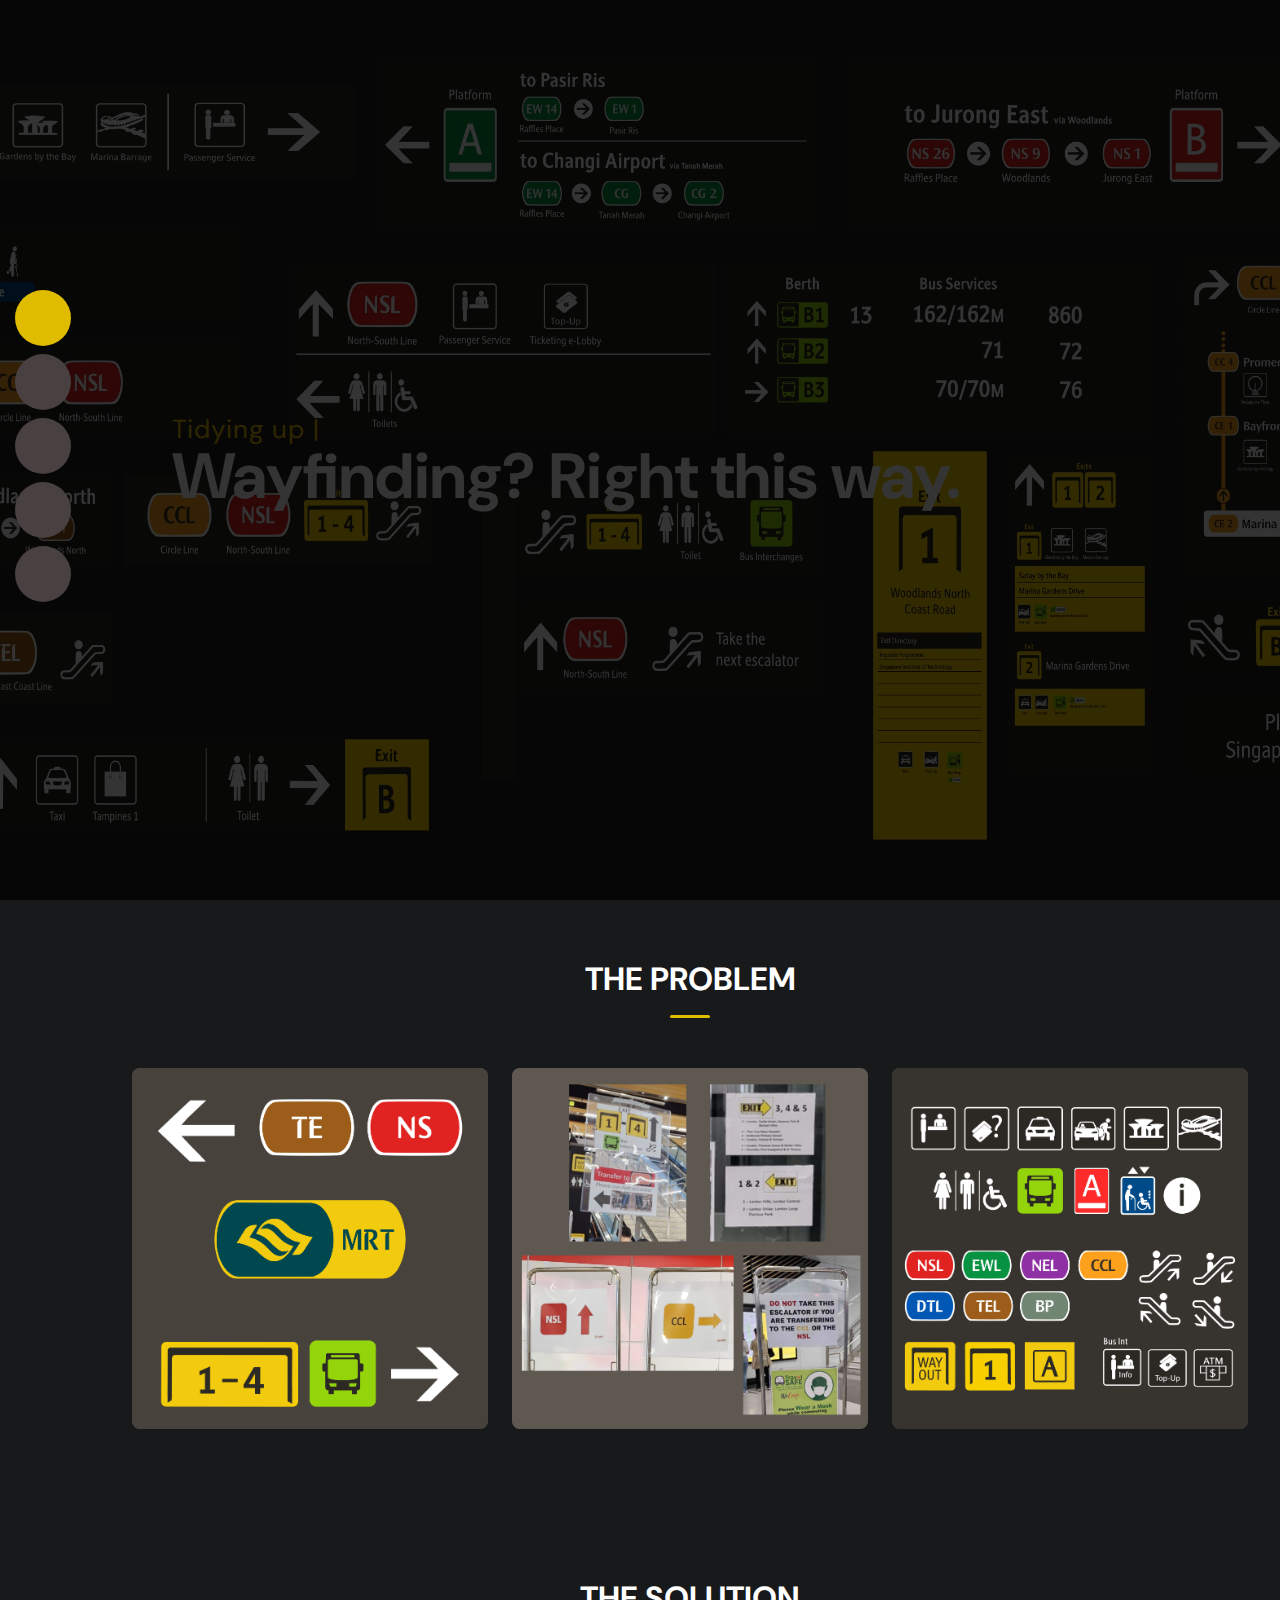
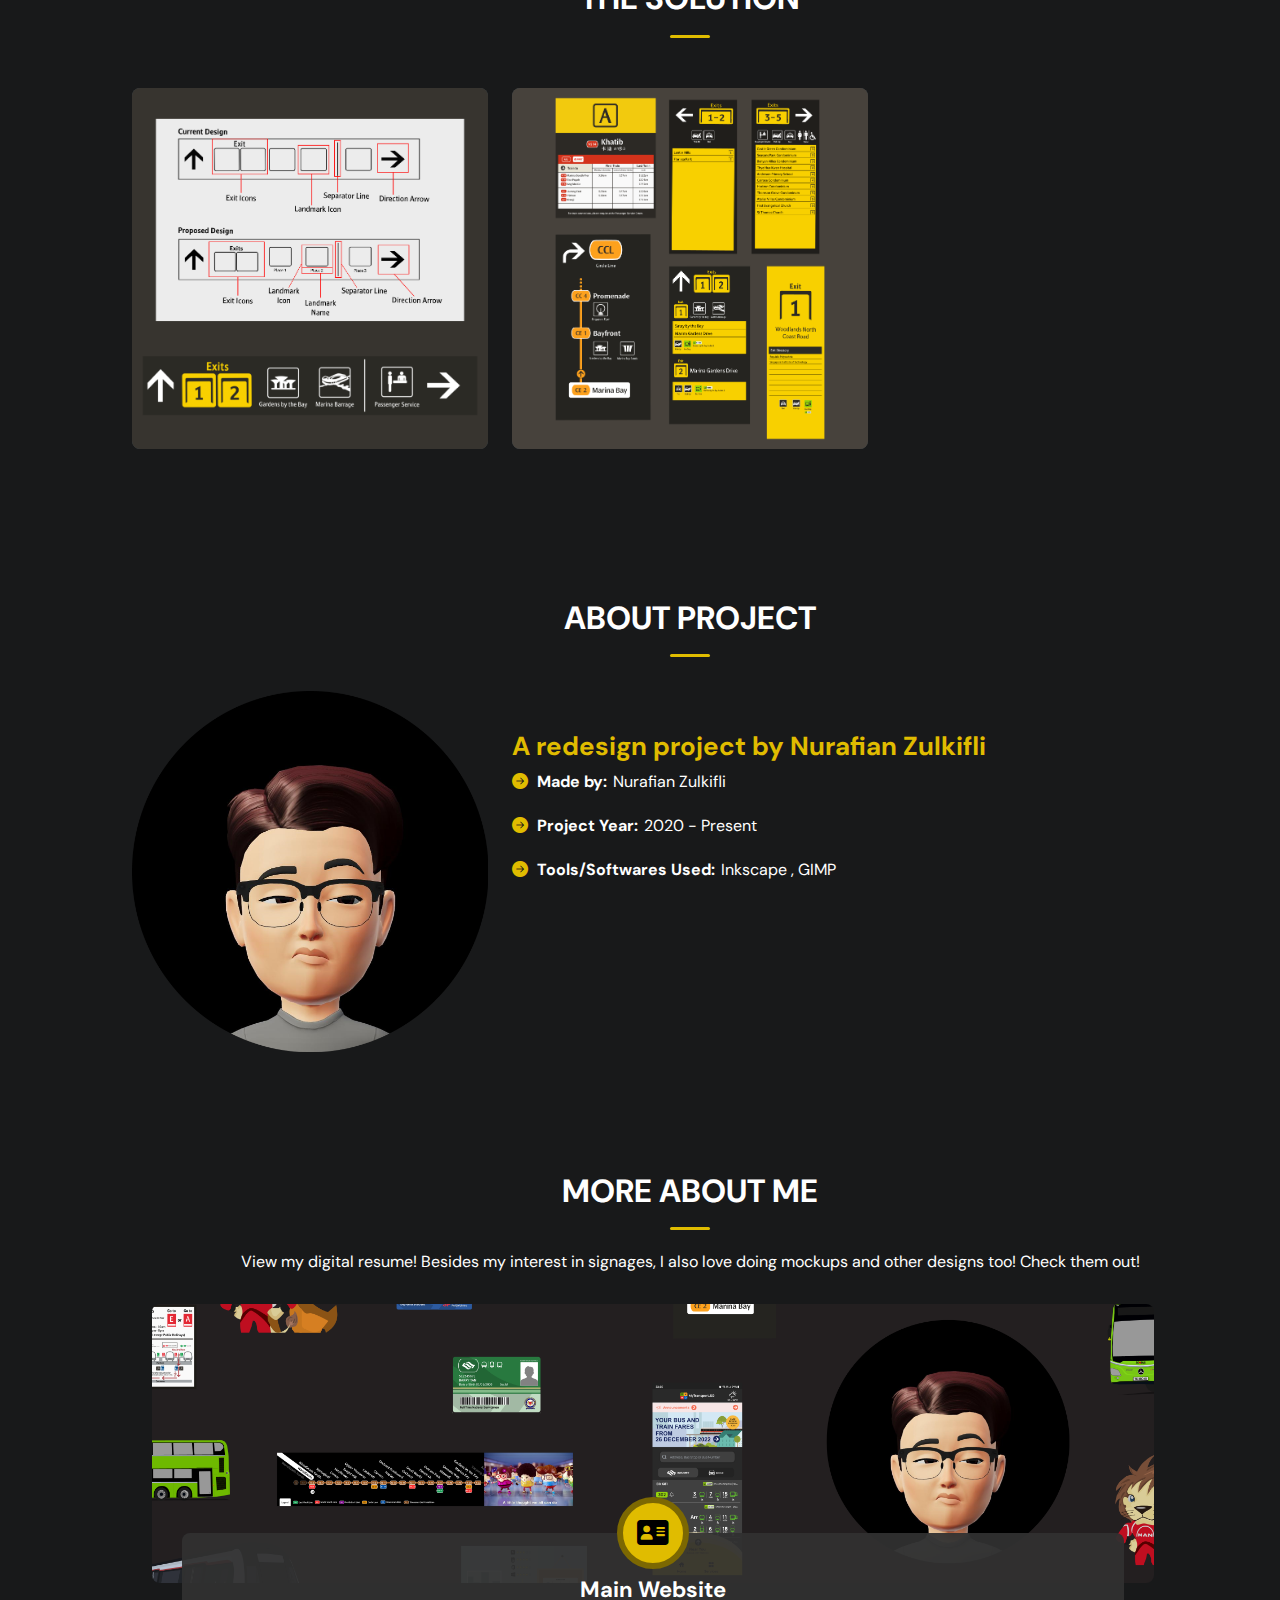
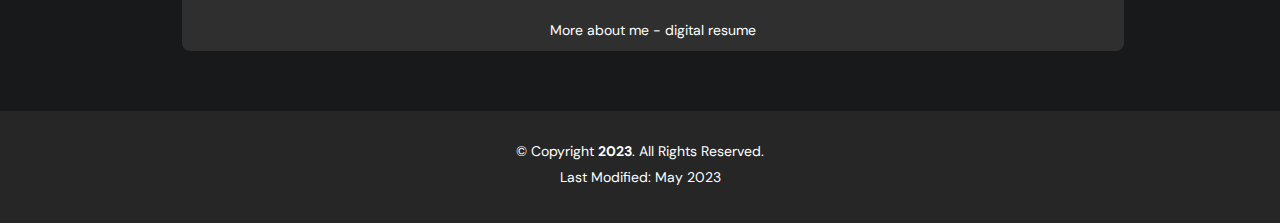
==== commit 4ebda44e: "2023-05 Cumulative Update (2.1.04)" ====
--- a/index copy.html
+++ b/index copy.html
@@ -5,7 +5,7 @@
   <meta charset="utf-8">
   <meta content="width=device-width, initial-scale=1.0" name="viewport">
 
-  <title>Signages | NRFZ</title>
+  <title>Wayfinding Signages | NRFZ</title>
   <meta content="" name="description">
   <meta content="" name="keywords">
 
@@ -14,406 +14,239 @@
   <link href="assets/img/apple-touch-icon.png" rel="apple-touch-icon">
 
   <!-- Google Fonts -->
-  <link rel="preconnect" href="https://fonts.googleapis.com">
   <link rel="preconnect" href="https://fonts.gstatic.com" crossorigin>
-  <link rel="preconnect" href="https://fonts.googleapis.com">
-  <link rel="preconnect" href="https://fonts.gstatic.com" crossorigin>
-  <link href="https://fonts.googleapis.com/css2?family=Alata&display=swap" rel="stylesheet">
+  <link href="https://fonts.googleapis.com/css2?family=DM+Sans&display=swap" rel="stylesheet">
   <link href="https://cdnjs.cloudflare.com/ajax/libs/font-awesome/6.1.1/css/all.min.css" rel="stylesheet">
 
-
   <!-- Vendor CSS Files -->
+  <link href="assets/vendor/aos/aos.css" rel="stylesheet">
   <link href="assets/vendor/bootstrap/css/bootstrap.min.css" rel="stylesheet">
   <link href="assets/vendor/bootstrap-icons/bootstrap-icons.css" rel="stylesheet">
-  <link href="assets/vendor/aos/aos.css" rel="stylesheet">
   <link href="assets/vendor/boxicons/css/boxicons.min.css" rel="stylesheet">
   <link href="assets/vendor/glightbox/css/glightbox.min.css" rel="stylesheet">
   <link href="assets/vendor/swiper/swiper-bundle.min.css" rel="stylesheet">
 
-  <!-- Variables CSS Files. Uncomment your preferred color scheme -->
-  <link href="assets/css/variables.css" rel="stylesheet">
-
   <!-- Template Main CSS File -->
-  <link href="assets/css/main.css" rel="stylesheet">
+  <link href="assets/css/style.css" rel="stylesheet">
 
 </head>
 
 <body>
 
+  <!-- ======= Mobile nav toggle button ======= -->
+  <!-- <button type="button" class="mobile-nav-toggle d-xl-none"><i class="bi bi-list mobile-nav-toggle"></i></button> -->
+  <i class="bi bi-list mobile-nav-toggle d-lg-none"></i>
   <!-- ======= Header ======= -->
-  <header id="header" class="header fixed-top" data-scrollto-offset="0">
-    <div class="container-fluid d-flex align-items-center justify-content-between">
-
-      <a href="/" class="logo d-flex align-items-center scrollto me-auto me-lg-0">
-        <img src="assets/img/logo.png" alt="">
-      </a>
-
-      <nav id="navbar" class="navbar">
-        <ul>
-          <li><a href="#hero-animated" class="nav-link scrollto"><i class="bx bx-home"></i> <span>Home</span></a></li>
-          <li><a href="#portfolio" class="nav-link scrollto"><i class="bx bx-book-content"></i> <span>The
-                Problem</span></a></li>
-          <li><a href="#about" class="nav-link scrollto"><i class="bx bx-user"></i> <span>About Me</span></a></li>
-          <li><a href="#connect" class="nav-link scrollto"><i class="bx bxs-group"></i> <span>Connect</span></a></li>
-        </ul>
+  <header id="header" class="d-flex flex-column justify-content-center">
+
+    <nav id="navbar" class="navbar nav-menu">
+      <ul>
+        <li><a href="#hero" class="nav-link scrollto active"><i class="bx bx-home"></i> <span>Home</span></a></li>
+        <li><a href="#problem" class="nav-link scrollto"><i class='bx bx-question-mark'></i> <span>The
+              Problem</span></a></li>
+        <li><a href="#solution" class="nav-link scrollto"><i class='bx bx-bulb'></i><span>The Solution</span></a>
         </li>
-        </ul>
-        <i class="bi bi-list mobile-nav-toggle d-none"></i>
-      </nav><!-- .navbar -->
-
+        <li><a href="#about" class="nav-link scrollto"><i class='bx bxs-info-circle'></i><span>About</span></a></li>
+        <li><a href="#connect" class="nav-link scrollto"><i class="bx bxs-group"></i><span>Connect</span></a></li>
+      </ul>
+    </nav><!-- .nav-menu -->
+
+  </header><!-- End Header -->
+
+  <!-- ======= Hero Section ======= -->
+  <section id="hero" class="d-flex flex-column justify-content-center">
+    <div class="container" data-aos="zoom-in" data-aos-delay="100">
+      <p><span class="typed" data-typed-items="Tidying up loose ends. A step at a time"></span></p>
+      <h1>Wayfinding? Right this way.</h1>
     </div>
-  </header><!-- End Header -->
-
-  <!-- ======= Hero Section ======= -->
-  <section id="hero-animated" class="hero-animated d-flex align-items-center">
-    <div class="overlay-hero"></div>
-    <div class="container d-flex flex-column justify-content-center align-items-center text-center position-relative"
-      data-aos="zoom-out">
-      <h2 class="hero-hello">Wayfinding? <br> Right this way.</h2>
-      <p class="hero-intro">Let's make Public Transport Wayfinding <span class="hero-span">Great Again!</span></p>
-      <div class="d-flex justify-content-center">
-        <a class="scrollto" href="../#timelines"><img src="assets/img/chevron-nws.svg" class="img-fluid animated"></a>
-      </div>
-    </div>
-  </section>
+  </section><!-- End Hero -->
 
   <main id="main">
 
-
-    <!-- ======= Timelines Section ======= -->
-    <section id="timelines" class="timelines">
-      <div class="container" data-aos="fade-up">
-        <div class="section-header">
-          <h2>The Background</h2>
-          <!-- <p>Took a longer path to get to where I am today. Here's a look at my education, experiences and achievement
-            timelines over the years.
-          </p> -->
-        </div>
-
-        <ul class="nav nav-tabs row gy-4 d-flex">
-
-          <li class="nav-item col">
-            <a class="nav-link active show" data-bs-toggle="tab" data-bs-target="#tab-1">
-              <i class="fas fa-info-circle no-hover"></i>
-              <h4 class="no-hover">Context</h4>
-            </a>
-          </li><!-- End Tab 1 Nav -->
-
-          <li class="nav-item col">
-            <a class="nav-link" data-bs-toggle="tab" data-bs-target="#tab-2">
-              <i class="fa-solid fa-eye no-hover"></i>
-              <h4 class="no-hover">Experiences</h4>
-            </a>
-          </li><!-- End Tab 2 Nav -->
-
-          <li class="nav-item col">
-            <a class="nav-link" data-bs-toggle="tab" data-bs-target="#tab-3">
-              <i class="fa-solid fa-check no-hover"></i>
-              <h4 class="no-hover">Identify</h4>
-            </a>
-          </li><!-- End Tab 3 Nav -->
-
-        </ul>
-
-        <div class="tab-content">
-
-          <div class="tab-pane active show" id="tab-1">
-            <div class="row gy-4">
-              <div class="col-lg-8 order-2 order-lg-1" data-aos="fade-up" data-aos-delay="100">
-                <h3 class="summary-tit">Context</h3>
-                <p class="summary">
-                  The idea all started with the launch of the new Wayfinding system on the Thomson-East Coast Line
-                  stations. It spots a new design language, where the emphasis was mainly on iconographies, rather than
-                  pure texts.<br><br>
-
-                  While the intention sounds good on paper, the execution turned out to be problematic, as navigating
-                  through the Interchange station with these new system, were in fact, confusing commuters more. These
-                  became evident after the opening of TEL2, where the passenger traffic grew, and people began utilising
-                  the line.<br><br><b>Head over to the Experiences tab, where you'll see what the problem is all about.</b>
-                </p>
-              </div>
-              <div class="col-lg-4 order-1 order-lg-2 text-center" data-aos="fade-up" data-aos-delay="200">
-                <img src="assets/img/nws.jpg" alt="" class="img-fluid">
-                <p class="contextImg-caption">The New Wayfinding System - in the initial state before modifications (Picture Credits: <a
-                    href="https://www.lasalle.edu.sg/features/conversation-samuel-lim-redesigning-singapores-subway-signage">Laselle</a>)
-                </p>
-              </div>
-            </div>
-          </div><!-- End Tab Content 1 -->
-
-          <div class="tab-pane" id="tab-2">
-            <div class="row gy-4">
-              <div class="col-lg-8 order-2 order-lg-1">
-                <h3>Experiences</h3>
-                <p class="timeline-year">2019-2022 | Tertiary Education (2)</p>
-                <ul>
-                  <li><i class="bi-arrow-right-circle-fill"></i> <b>Singapore Polytechnic</b> - Diploma in Information
-                    Technology</li>
-                </ul>
-
-                <p class="timeline-year">2017-2018 | Tertiary Education (1)</p>
-                <ul>
-                  <li><i class="bi-arrow-right-circle-fill"></i><b>Institute of Technical Education (ITE)</b> - NITEC in
-                    Information Technlogy</li>
-                </ul>
-
-                <p class="timeline-year">2013-2016 | Secondary School</p>
-                <ul>
-                  <li><i class="bi-arrow-right-circle-fill"></i><b>Chua Chu Kang Secondary School</b> - N Levels</li>
-                </ul>
-
-                <p class="timeline-year">2007-2012 | Primary School</p>
-                <ul>
-                  <li><i class="bi-arrow-right-circle-fill"></i><b>Unity Primary School</b> - PSLE</li>
-                </ul>
-              </div>
-            </div>
-          </div><!-- End Tab Content 2 -->
-
-          <div class="tab-pane" id="tab-3">
-            <div class="row gy-4">
-              <div class="col-lg-8 order-2 order-lg-1">
-                <h3>Experiences</h3>
-
-                <p class="timeline-year">Nov 2022 - Present | Singapore Armed Forces</p>
-                <ul>
-                  <li><i class="bi-arrow-right-circle-fill"></i>Supply Assistant (GE)</li>
-                </ul>
-
-                <p class="timeline-year">Oct 2021 - Feb 2022 | HatchDev Asia</p>
-                <ul>
-                  <li><i class="bi-arrow-right-circle-fill"></i> <b>Front-End Developer / UX Designer - </b>
-                    Full-Time/Final-Year Project</li>
-                </ul>
-
-                <p class="timeline-year">Mar 2021 - Aug 2021 | Housing & Development Board</p>
-                <ul>
-                  <li><i class="bi-arrow-right-circle-fill"></i> <b>Intern,</b> Information Services Group</li>
-                </ul>
-
-                <p class="timeline-year">Jan 2019 - Feb 2019 | TTS Group of Companies</p>
-                <ul>
-                  <li><i class="bi-arrow-right-circle-fill"></i> <b>Public Transport Surveyor - </b> Part-Time</li>
-                </ul>
-              </div>
-
-            </div>
-          </div><!-- End Tab Content 3 -->
-
-          <div class="tab-pane" id="tab-4">
-            <div class="row gy-4">
-              <div class="col-lg-8 order-2 order-lg-1">
-                <h3>Awards & Achievements</h3>
-                <p class="timeline-year">2019</p>
-                <ul>
-                  <li><i class="bi-arrow-right-circle-fill"></i> Graduated from ITE</li>
-                  <li><i class="bi-arrow-right-circle-fill"></i> ITE Gold Course Medal/ Graduation Ceremony</li>
-                  <li><i class="bi-arrow-right-circle-fill"></i> Anugerah Mendaki - 2019</li>
-                  <li><i class="bi-arrow-right-circle-fill"></i> Bestari Award (Academic Performance)</li>
-                </ul>
-
-                <p class="timeline-year">2018</p>
-                <ul>
-                  <li><i class="bi-arrow-right-circle-fill"></i> Service Star Award (Gold)</li>
-                  <li><i class="bi-arrow-right-circle-fill"></i> Director's List (Year 2)</li>
-                  <li><i class="bi-arrow-right-circle-fill"></i> Edusave Character Award</li>
-                  <li><i class="bi-arrow-right-circle-fill"></i> Appointment (Vice President – Mobile Apps & Services
-                    Club)
-                  </li>
-                  <li><i class="bi-arrow-right-circle-fill"></i> CDC & CCC ITE Scholarship</li>
-                </ul>
-
-                <p class="timeline-year">2017</p>
-                <ul>
-                  <li><i class="bi-arrow-right-circle-fill"></i> Director's List (Year 1)</li>
-                  <li><i class="bi-arrow-right-circle-fill"></i> Edusave Character Award</li>
-                  <li><i class="bi-arrow-right-circle-fill"></i> CDC & CCC ITE Scholarship</li>
-                </ul>
-              </div>
-
-            </div>
-          </div><!-- End Tab Content 4 -->
-
-        </div>
-
-      </div>
-    </section>
-
+    <!-- ======= Portfolio Section ======= -->
+    <section id="problem" class="portfolio section-bg">
+      <div class="container" data-aos="fade-up">
+
+        <div class="section-title">
+          <h2>The Problem</h2>
+        </div>
+
+        <div class="row portfolio-container" data-aos="fade-up" data-aos-delay="200">
+
+          <div class="col-lg-4 col-md-6 portfolio-item">
+            <div class="portfolio-wrap">
+              <img src="assets/img/the-problem/conM.png" class="img-fluid" alt="">
+              <div class="portfolio-info">
+                <h4>Context</h4>
+                <div class="portfolio-links">
+                  <a href="the-problem/context.html" title="Work Details"><i class='bx bxs-info-circle'></i></a>
+                </div>
+              </div>
+            </div>
+          </div>
+
+          <div class="col-lg-4 col-md-6 portfolio-item">
+            <div class="portfolio-wrap">
+              <img src="assets/img/the-problem/obsvM.png" class="img-fluid" alt="">
+              <div class="portfolio-info">
+                <h4>Observations</h4>
+                <div class="portfolio-links">
+                  <a href="the-problem/observations.html" title="Work Details"><i class="fa-solid fa-eye no-hover"></i></a>
+                </div>
+              </div>
+            </div>
+          </div>
+
+          <div class="col-lg-4 col-md-6 portfolio-item">
+            <div class="portfolio-wrap">
+              <img src="assets/img/the-problem/idenM.png" class="img-fluid" alt="">
+              <div class="portfolio-info">
+                <h4>Identify</h4>
+                <div class="portfolio-links">
+                  <a href="the-problem/identify.html" title="Work Details"><i class="fa-solid fa-circle-check"></i></a>
+                </div>
+              </div>
+            </div>
+          </div>
+
+        </div>
+
+      </div>
+    </section><!-- End Portfolio Section -->
+
+    <!-- ======= Portfolio Section ======= -->
+    <section id="solution" class="portfolio section-bg">
+      <div class="container" data-aos="fade-up">
+
+        <div class="section-title">
+          <h2>The Solution</h2>
+        </div>
+
+        <div class="row portfolio-container" data-aos="fade-up" data-aos-delay="200">
+
+          <div class="col-lg-4 col-md-6 portfolio-item">
+            <div class="portfolio-wrap">
+              <img src="assets/img/the-solution/desdevM.png" class="img-fluid" alt="">
+              <div class="portfolio-info">
+                <h4>Design & Development</h4>
+                <div class="portfolio-links">
+                  <a href="the-solution/des-dev.html" title="Work Details"><i class='bx bxs-info-circle'></i></a>
+                </div>
+              </div>
+            </div>
+          </div>
+
+          <div class="col-lg-4 col-md-6 portfolio-item">
+            <div class="portfolio-wrap">
+              <img src="assets/img/the-solution/virtM.png" class="img-fluid" alt="">
+              <div class="portfolio-info">
+                <h4>Virtual Prototypes</h4>
+                <div class="portfolio-links">
+                  <a href="the-solution/virt-proto.html" title="Work Details"> <i class="fa-solid fa-eye no-hover"></i></a>
+                </div>
+              </div>
+            </div>
+          </div>
+
+        </div>
+    </section><!-- End Portfolio Section -->
 
 
     <!-- ======= About Section ======= -->
     <section id="about" class="about">
       <div class="container" data-aos="fade-up">
 
-        <div class="section-header">
+        <div class="section-title">
           <h2>About Project</h2>
         </div>
 
-        <div class="row g-4 g-lg-5" data-aos="fade-up" data-aos-delay="200">
-
-          <div class="col-lg-5">
-            <div class="about-img">
-              <img src="assets/img/about.jpg" class="img-fluid-profile" alt="">
-            </div>
-          </div>
-
-          <div class="col-lg-7">
-            <!-- Tabs -->
-            <ul class="nav nav-pills mb-3">
-              <li><a class="nav-link active" data-bs-toggle="pill" href="#tab1">Summary</a></li>
-              <li><a class="nav-link" data-bs-toggle="pill" href="#tab2">Tools used</a></li>
-            </ul><!-- End Tabs -->
-
-            <!-- Tab Content -->
-            <div class="tab-content">
-
-              <div class="tab-pane fade show active" id="tab1">
-
-                <div class="d-flex align-items-center mt-4">
-                  <i class="bi bi-person-circle"></i>
-                  <h4>&nbsp;Nurafian Zulkifli</h4>
-                </div>
-
-                <div class="d-flex align-items-center mt-4">
-                  <i class="bi bi-calendar3"></i>
-                  <h4>&nbsp;04 March 2000</h4>
-                </div>
-
-                <div class="d-flex align-items-center mt-4">
-                  <i class="bi bi-envelope-open"></i>
-                  <h4>&nbsp;nurafian.bz33@gmail.com</h4>
-                </div>
-              </div><!-- End Tab 1 Content -->
-
-              <div class="tab-pane fade show" id="tab2">
-
-                <div class="skill-mf">
-                  <p class="title-s">Skills</p>
-                  <span class="about-skill">HTML</span> <span class="pull-right"></span>
-                  <div class="progress">
-                    <div class="progress-bar" role="progressbar" style="width: 85%;" aria-valuenow="85"
-                      aria-valuemin="0" aria-valuemax="100"></div>
-                  </div>
-                  <span class="about-skill">JavaScript (Basic)</span> <span class="pull-right"></span>
-                  <div class="progress">
-                    <div class="progress-bar" role="progressbar" style="width: 40%" aria-valuenow="75" aria-valuemin="0"
-                      aria-valuemax="100"></div>
-                  </div>
-                  <span class="about-skill">Android Studio</span> <span class="pull-right"></span>
-                  <div class="progress">
-                    <div class="progress-bar" role="progressbar" style="width: 50%" aria-valuenow="50" aria-valuemin="0"
-                      aria-valuemax="100"></div>
-                  </div>
-                  <span class="about-skill">Adobe Illustrator</span> <span class="pull-right"></span>
-                  <div class="progress">
-                    <div class="progress-bar" role="progressbar" style="width: 60%" aria-valuenow="90" aria-valuemin="0"
-                      aria-valuemax="100"></div>
-                  </div>
-                  <span class="about-skill">Microsoft Office</span> <span class="pull-right"></span>
-                  <div class="progress">
-                    <div class="progress-bar" role="progressbar" style="width: 80%" aria-valuenow="90" aria-valuemin="0"
-                      aria-valuemax="100"></div>
-                  </div>
-                  <span class="about-skill">Microsoft Windows</span> <span class="pull-right"></span>
-                  <div class="progress">
-                    <div class="progress-bar" role="progressbar" style="width: 90%" aria-valuenow="90" aria-valuemin="0"
-                      aria-valuemax="100"></div>
-                  </div>
-                </div>
-
-              </div><!-- End Tab 2 Content -->
-            </div>
-
-          </div>
-
-        </div>
-
-      </div>
-    </section>
+        <div class="row">
+          <div class="col-lg-4 pt-4-img">
+            <img src="assets/img/about.png" class="img-fluid about-img center-block" alt="">
+          </div>
+          <div class="col-lg-8 pt-4  content">
+            <h3>A redesign project by Nurafian Zulkifli</h3>
+            <div class="row">
+              <div class="col-lg-6">
+                <ul>
+                  <li><i class="bi-arrow-right-circle-fill"></i> <strong>Made by:</strong> <span>Nurafian
+                      Zulkifli</span>
+                  </li>
+                  <li><i class="bi-arrow-right-circle-fill"></i> <strong>Project Year:</strong> <span>2020 -
+                      Present</span></li>
+                  <li><i class="bi-arrow-right-circle-fill"></i> <strong>Tools/Softwares Used:</strong>
+                    <span>Inkscape , GIMP</span>
+                  </li>
+                </ul>
+              </div>
+            </div>
+          </div>
+        </div>
+
+      </div>
+    </section><!-- End About Section -->
+
 
     <!-- ======= Connect Section ======= -->
     <section id="connect" class="connect">
       <div class="container" data-aos="fade-up">
 
-        <div class="section-header">
-          <h2>Let's Connect!</h2>
-          <p>Have questions? Wanna know more about me and see my past works? You can do so through:</p>
+        <div class="section-title">
+          <h2>More about me</h2>
+          <p>View my digital resume! Besides my interest in signages, I also love doing mockups and other designs too!
+            Check them out!</p>
         </div>
 
         <div class="row gy-5">
 
-          <div class="col-xl-4 col-md-6" data-aos="zoom-in" data-aos-delay="300">
+          <div class="col-lg-12" data-aos="zoom-in" data-aos-delay="300">
             <div class="service-item">
               <div class="img">
-                <img src="assets/img/social.png" class="img-fluid" alt="">
-              </div>
-              <div class="details position-relative">
-                <div class="icon">
-                  <i class="fa-solid fa-circle-user"></i>
-                </div>
-                <!-- <a href="https://linktr.ee/Nrfz" class="stretched-link"> -->
-                <a href="/connect.html" class="stretched-link"></a>
-                <h3>Socials</h3>
-                </a>
-                <p>Follow me through my socials</p>
-              </div>
-            </div>
-          </div><!-- End Service Item -->
-
-          <div class="col-xl-4 col-md-6" data-aos="zoom-in" data-aos-delay="400">
-            <div class="service-item">
-              <div class="img">
-                <img src="assets/img/work.png" class="img-fluid" alt="">
+                <a href="https://nurafianzulkifli.com"><img src="assets/img/social.png" class="img-fluid" alt=""></a>
               </div>
               <div class="details position-relative">
                 <div class="icon">
                   <i class="fa-solid fa-address-card"></i>
                 </div>
-                <a href="https://nurafianzulkifli.com/" class="stretched-link">
-                  <h3>Main Website</h3>
+                <a href="https://nurafianzulkifli.com" class="stretched-link"></a>
+                <h3>Main Website</h3>
                 </a>
-                <p>More about me - digital resume
-                </p>
+                <p>More about me - digital resume</p>
               </div>
             </div>
           </div><!-- End Service Item -->
+
         </div>
       </div>
     </section>
 
-  </main>
+  </main><!-- End #main -->
 
   <!-- ======= Footer ======= -->
-  <footer id="footer" class="footer">
-
-    <div class="footer-legal text-center">
-      <div
-        class="container d-flex flex-column flex-lg-row justify-content-center justify-content-lg-between align-items-center">
-
-        <div class="d-flex flex-column align-items-center align-items-lg-start">
-          <div class="copyright">
-            &copy; 2023 <strong><span>Copyright</span></strong>. All Rights Reserved
-          </div>
-          <div class="credits">
-            Last Updated: January 2023</a>
-          </div>
-        </div>
+  <footer id="footer">
+    <div class="container">
+      <div class="copyright">
+        &copy; Copyright <strong><span>2023</span></strong>. All Rights Reserved.
+      </div>
+      <div class="modified">
+        Last Modified: May 2023
       </div>
     </div>
-
   </footer><!-- End Footer -->
 
-  <!-- ======= Back to Top ======= -->
-  <a href="#" class="scroll-top d-flex align-items-center justify-content-center"><i
+  <div id="preloader"></div>
+  <a href="#" class="back-to-top d-flex align-items-center justify-content-center"><i
       class="bi bi-arrow-up-short"></i></a>
 
-
   <!-- Vendor JS Files -->
+  <script src="assets/vendor/purecounter/purecounter_vanilla.js"></script>
+  <script src="assets/vendor/aos/aos.js"></script>
   <script src="assets/vendor/bootstrap/js/bootstrap.bundle.min.js"></script>
-  <script src="assets/vendor/aos/aos.js"></script>
   <script src="assets/vendor/glightbox/js/glightbox.min.js"></script>
   <script src="assets/vendor/isotope-layout/isotope.pkgd.min.js"></script>
   <script src="assets/vendor/swiper/swiper-bundle.min.js"></script>
+  <script src="assets/vendor/typed.js/typed.min.js"></script>
+  <script src="assets/vendor/waypoints/noframework.waypoints.js"></script>
   <script src="assets/vendor/php-email-form/validate.js"></script>
 
   <!-- Template Main JS File -->
